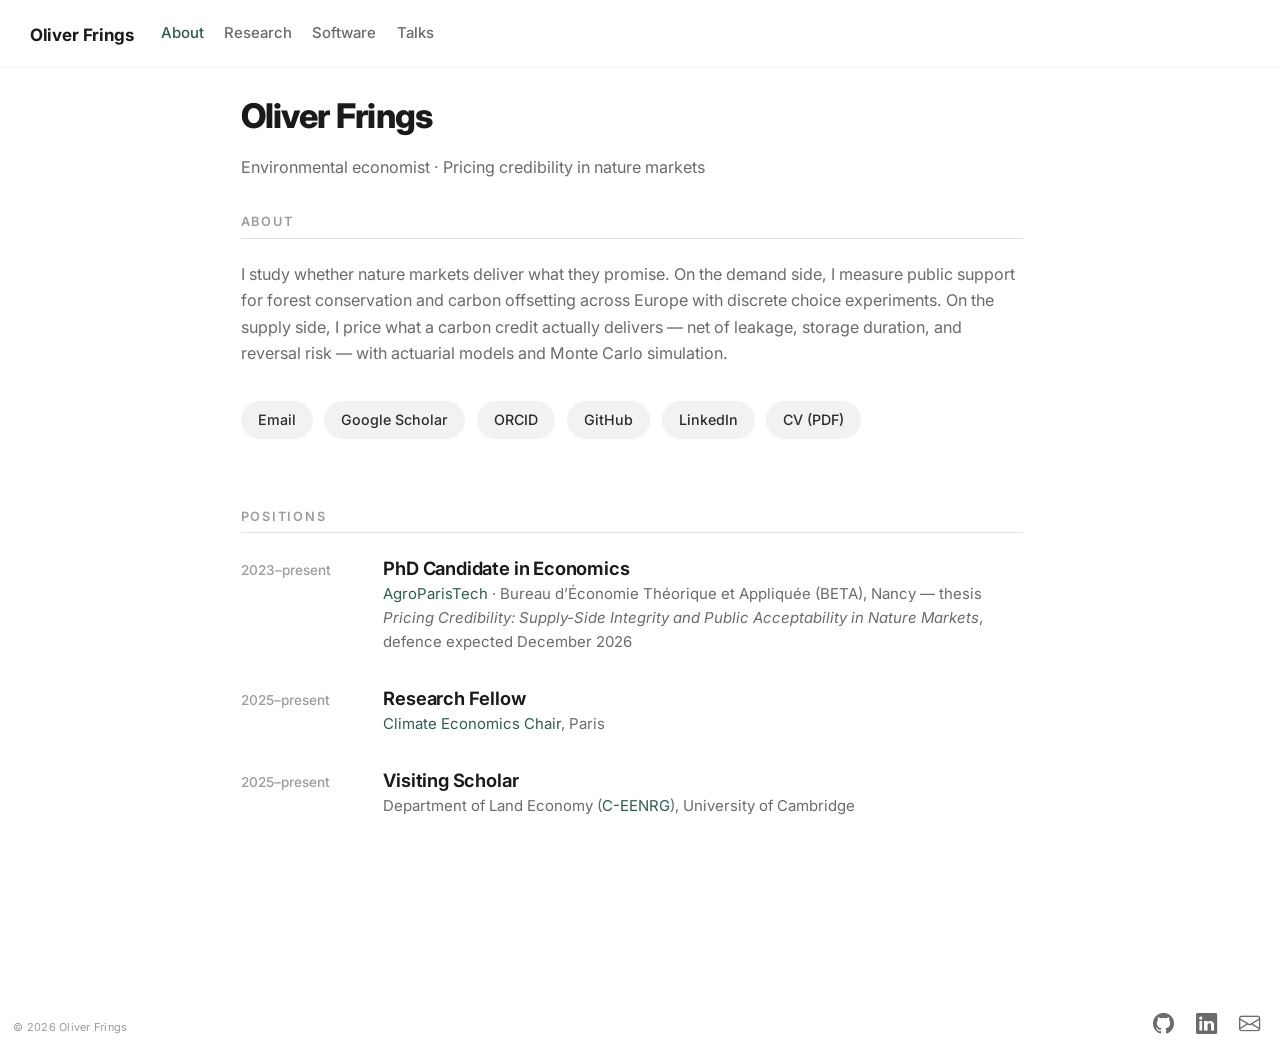
==== docs/index.html @ 565306b9 "Site sleekening: drop CV page, restructure research, refresh abstracts - Remove CV page (cv.qmd + do" ====
<!DOCTYPE html>
<html xmlns="http://www.w3.org/1999/xhtml" lang="en" xml:lang="en"><head>

<meta charset="utf-8">
<meta name="generator" content="quarto-1.9.38">

<meta name="viewport" content="width=device-width, initial-scale=1.0, user-scalable=yes">

<meta name="description" content="Oliver Frings — PhD candidate in economics at AgroParisTech and the Climate Economics Chair, Paris. Carbon market integrity and public preferences for climate and forest policy.">

<title>Oliver Frings</title>
<style>
/* Default styles provided by pandoc.
** See https://pandoc.org/MANUAL.html#variables-for-html for config info.
*/
code{white-space: pre-wrap;}
span.smallcaps{font-variant: small-caps;}
div.columns{display: flex; gap: min(4vw, 1.5em);}
div.column{flex: auto; overflow-x: auto;}
div.hanging-indent{margin-left: 1.5em; text-indent: -1.5em;}
ul.task-list{list-style: none;}
ul.task-list li input[type="checkbox"] {
  width: 0.8em;
  margin: 0 0.8em 0.2em -1em; /* quarto-specific, see https://github.com/quarto-dev/quarto-cli/issues/4556 */ 
  vertical-align: middle;
}
</style>


<script src="site_libs/quarto-nav/quarto-nav.js"></script>
<script src="site_libs/quarto-nav/headroom.min.js"></script>
<link href="./assets/favicon.svg" rel="icon" type="image/svg+xml">
<script src="site_libs/clipboard/clipboard.min.js"></script>
<script src="site_libs/quarto-html/quarto.js" type="module"></script>
<script src="site_libs/quarto-html/tabsets/tabsets.js" type="module"></script>
<script src="site_libs/quarto-html/popper.min.js"></script>
<script src="site_libs/quarto-html/tippy.umd.min.js"></script>
<script src="site_libs/quarto-html/anchor.min.js"></script>
<link href="site_libs/quarto-html/tippy.css" rel="stylesheet">
<link href="site_libs/quarto-html/quarto-syntax-highlighting-15634bcf2e68342d4ad2dfa704d543f6.css" rel="stylesheet" id="quarto-text-highlighting-styles">
<script src="site_libs/bootstrap/bootstrap.min.js"></script>
<link href="site_libs/bootstrap/bootstrap-icons.css" rel="stylesheet">
<link href="site_libs/bootstrap/bootstrap-0c1dfcf6d3d6fc055d01d5c4bc7f28ff.min.css" rel="stylesheet" append-hash="true" id="quarto-bootstrap" data-mode="light">
<script id="quarto-search-options" type="application/json">{
  "language": {
    "search-no-results-text": "No results",
    "search-matching-documents-text": "matching documents",
    "search-copy-link-title": "Copy link to search",
    "search-hide-matches-text": "Hide additional matches",
    "search-more-match-text": "more match in this document",
    "search-more-matches-text": "more matches in this document",
    "search-clear-button-title": "Clear",
    "search-text-placeholder": "",
    "search-detached-cancel-button-title": "Cancel",
    "search-submit-button-title": "Submit",
    "search-label": "Search"
  }
}</script>
<meta name="google-site-verification" content="ge5UxnFAmTENljh_lLbu57GB_MoQD5yZYR192TMtkgE">
<link rel="preconnect" href="https://fonts.googleapis.com">
<link rel="preconnect" href="https://fonts.gstatic.com" crossorigin="">
<link href="https://fonts.googleapis.com/css2?family=Inter:wght@400;500;600;700;800&amp;display=swap" rel="stylesheet">
<script type="application/ld+json">
{
  "@context": "https://schema.org",
  "@type": "Person",
  "name": "Oliver Frings",
  "url": "https://o-frings.github.io",
  "jobTitle": "PhD Candidate in Economics",
  "worksFor": [
    {"@type": "Organization", "name": "AgroParisTech"},
    {"@type": "Organization", "name": "Climate Economics Chair"}
  ],
  "affiliation": [
    {"@type": "Organization", "name": "University of Cambridge, Department of Land Economy"}
  ],
  "email": "oliver.frings@agroparistech.fr",
  "sameAs": [
    "https://orcid.org/0000-0003-2682-2304",
    "https://scholar.google.com/citations?user=DgFqKHYAAAAJ",
    "https://www.linkedin.com/in/oliver-frings-x161/",
    "https://github.com/o-frings"
  ]
}
</script>


<meta property="og:title" content="Oliver Frings">
<meta property="og:description" content="Oliver Frings — PhD candidate in economics at AgroParisTech and the Climate Economics Chair, Paris. Carbon market integrity and public preferences for climate and forest policy.">
<meta property="og:site_name" content="Oliver Frings">
<meta name="twitter:title" content="Oliver Frings">
<meta name="twitter:description" content="Oliver Frings — PhD candidate in economics at AgroParisTech and the Climate Economics Chair, Paris. Carbon market integrity and public preferences for climate and forest policy.">
<meta name="twitter:card" content="summary">
</head>

<body class="nav-fixed fullcontent quarto-light">

<div id="quarto-search-results"></div>
  <header id="quarto-header" class="headroom fixed-top">
    <nav class="navbar navbar-expand-lg " data-bs-theme="dark">
      <div class="navbar-container container-fluid">
      <div class="navbar-brand-container mx-auto">
    <a class="navbar-brand" href="./index.html">
    <span class="navbar-title">Oliver Frings</span>
    </a>
  </div>
          <button class="navbar-toggler" type="button" data-bs-toggle="collapse" data-bs-target="#navbarCollapse" aria-controls="navbarCollapse" role="menu" aria-expanded="false" aria-label="Toggle navigation" onclick="if (window.quartoToggleHeadroom) { window.quartoToggleHeadroom(); }">
  <span class="navbar-toggler-icon"></span>
</button>
          <div class="collapse navbar-collapse" id="navbarCollapse">
            <ul class="navbar-nav navbar-nav-scroll me-auto">
  <li class="nav-item">
    <a class="nav-link active" href="./index.html" aria-current="page"> 
<span class="menu-text">About</span></a>
  </li>  
  <li class="nav-item">
    <a class="nav-link" href="./research.html"> 
<span class="menu-text">Research</span></a>
  </li>  
  <li class="nav-item">
    <a class="nav-link" href="./software.html"> 
<span class="menu-text">Software</span></a>
  </li>  
  <li class="nav-item">
    <a class="nav-link" href="./talks.html"> 
<span class="menu-text">Talks</span></a>
  </li>  
</ul>
          </div> <!-- /navcollapse -->
            <div class="quarto-navbar-tools">
</div>
      </div> <!-- /container-fluid -->
    </nav>
</header>
<!-- content -->
<div id="quarto-content" class="quarto-container page-columns page-rows-contents page-layout-article page-navbar">
<!-- sidebar -->
<!-- margin-sidebar -->
    
<!-- main -->
<main class="content" id="quarto-document-content">

<header id="title-block-header" class="quarto-title-block default">
<div class="quarto-title">
<h1 class="title">Oliver Frings</h1>
</div>

<div>
  <div class="description">
    Oliver Frings — PhD candidate in economics at AgroParisTech and the Climate Economics Chair, Paris. Carbon market integrity and public preferences for climate and forest policy.
  </div>
</div>


<div class="quarto-title-meta">

    
  
    
  </div>
  


</header>


<!-- TODO: when a headshot exists, add it as assets/profile.jpg and place
     <img src="assets/profile.jpg" class="hero-photo"> floated right of the intro. -->
<p><span class="lead-line">Environmental economist · Pricing credibility in nature markets</span></p>
<section id="about" class="level2">
<h2 class="anchored" data-anchor-id="about">About</h2>
<p><span class="lead-line">I study whether nature markets deliver what they promise. On the demand side, I measure public support for forest conservation and carbon offsetting across Europe with discrete choice experiments. On the supply side, I price what a carbon credit actually delivers — net of leakage, storage duration, and reversal risk — with actuarial models and Monte Carlo simulation.</span></p>
<p><a href="mailto:oliver.frings@agroparistech.fr" class="pill">Email</a> <a href="https://scholar.google.com/citations?user=DgFqKHYAAAAJ" class="pill">Google Scholar</a> <a href="https://orcid.org/0000-0003-2682-2304" class="pill">ORCID</a> <a href="https://github.com/o-frings" class="pill">GitHub</a> <a href="https://www.linkedin.com/in/oliver-frings-x161/" class="pill">LinkedIn</a> <a href="assets/CV_Oliver_Frings.pdf" class="pill">CV (PDF)</a></p>
</section>
<section id="positions" class="level2">
<h2 class="anchored" data-anchor-id="positions">Positions</h2>
<p><span class="when">2023–present</span> <span class="what">PhD Candidate in Economics</span> <span class="meta"><a href="https://www.agroparistech.fr/">AgroParisTech</a> · Bureau d’Économie Théorique et Appliquée (BETA), Nancy — thesis <em>Pricing Credibility: Supply-Side Integrity and Public Acceptability in Nature Markets</em>, defence expected December 2026</span></p>
<p><span class="when">2025–present</span> <span class="what">Research Fellow</span> <span class="meta"><a href="https://www.chaireeconomieduclimat.org/en/">Climate Economics Chair</a>, Paris</span></p>
<p><span class="when">2025–present</span> <span class="what">Visiting Scholar</span> <span class="meta">Department of Land Economy (<a href="https://www.ceenrg.landecon.cam.ac.uk/">C-EENRG</a>), University of Cambridge</span></p>


</section>

</main> <!-- /main -->
<script id="quarto-html-after-body" type="application/javascript">
  window.document.addEventListener("DOMContentLoaded", function (event) {
    const icon = "";
    const anchorJS = new window.AnchorJS();
    anchorJS.options = {
      placement: 'right',
      icon: icon
    };
    anchorJS.add('.anchored');
    const isCodeAnnotation = (el) => {
      for (const clz of el.classList) {
        if (clz.startsWith('code-annotation-')) {                     
          return true;
        }
      }
      return false;
    }
    const onCopySuccess = function(e) {
      // button target
      const button = e.trigger;
      // don't keep focus
      button.blur();
      // flash "checked"
      button.classList.add('code-copy-button-checked');
      var currentTitle = button.getAttribute("title");
      button.setAttribute("title", "Copied!");
      let tooltip;
      if (window.bootstrap) {
        button.setAttribute("data-bs-toggle", "tooltip");
        button.setAttribute("data-bs-placement", "left");
        button.setAttribute("data-bs-title", "Copied!");
        tooltip = new bootstrap.Tooltip(button, 
          { trigger: "manual", 
            customClass: "code-copy-button-tooltip",
            offset: [0, -8]});
        tooltip.show();    
      }
      setTimeout(function() {
        if (tooltip) {
          tooltip.hide();
          button.removeAttribute("data-bs-title");
          button.removeAttribute("data-bs-toggle");
          button.removeAttribute("data-bs-placement");
        }
        button.setAttribute("title", currentTitle);
        button.classList.remove('code-copy-button-checked');
      }, 1000);
      // clear code selection
      e.clearSelection();
    }
    const getTextToCopy = function(trigger) {
      const outerScaffold = trigger.parentElement.cloneNode(true);
      const codeEl = outerScaffold.querySelector('code');
      for (const childEl of codeEl.children) {
        if (isCodeAnnotation(childEl)) {
          childEl.remove();
        }
      }
      return codeEl.innerText;
    }
    const clipboard = new window.ClipboardJS('.code-copy-button:not([data-in-quarto-modal])', {
      text: getTextToCopy
    });
    clipboard.on('success', onCopySuccess);
    if (window.document.getElementById('quarto-embedded-source-code-modal')) {
      const clipboardModal = new window.ClipboardJS('.code-copy-button[data-in-quarto-modal]', {
        text: getTextToCopy,
        container: window.document.getElementById('quarto-embedded-source-code-modal')
      });
      clipboardModal.on('success', onCopySuccess);
    }
      var localhostRegex = new RegExp(/^(?:http|https):\/\/localhost\:?[0-9]*\//);
      var mailtoRegex = new RegExp(/^mailto:/);
        var filterRegex = new RegExp("https:\/\/o-frings\.github\.io");
      var isInternal = (href) => {
          return filterRegex.test(href) || localhostRegex.test(href) || mailtoRegex.test(href);
      }
      // Inspect non-navigation links and adorn them if external
     var links = window.document.querySelectorAll('a[href]:not(.nav-link):not(.navbar-brand):not(.toc-action):not(.sidebar-link):not(.sidebar-item-toggle):not(.pagination-link):not(.no-external):not([aria-hidden]):not(.dropdown-item):not(.quarto-navigation-tool):not(.about-link)');
      for (var i=0; i<links.length; i++) {
        const link = links[i];
        if (!isInternal(link.href)) {
          // undo the damage that might have been done by quarto-nav.js in the case of
          // links that we want to consider external
          if (link.dataset.originalHref !== undefined) {
            link.href = link.dataset.originalHref;
          }
            // target, if specified
            link.setAttribute("target", "_blank");
            if (link.getAttribute("rel") === null) {
              link.setAttribute("rel", "noopener");
            }
        }
      }
    function tippyHover(el, contentFn, onTriggerFn, onUntriggerFn) {
      const config = {
        allowHTML: true,
        maxWidth: 500,
        delay: 100,
        arrow: false,
        appendTo: function(el) {
            return el.parentElement;
        },
        interactive: true,
        interactiveBorder: 10,
        theme: 'quarto',
        placement: 'bottom-start',
      };
      if (contentFn) {
        config.content = contentFn;
      }
      if (onTriggerFn) {
        config.onTrigger = onTriggerFn;
      }
      if (onUntriggerFn) {
        config.onUntrigger = onUntriggerFn;
      }
      window.tippy(el, config); 
    }
    const noterefs = window.document.querySelectorAll('a[role="doc-noteref"]');
    for (var i=0; i<noterefs.length; i++) {
      const ref = noterefs[i];
      tippyHover(ref, function() {
        // use id or data attribute instead here
        let href = ref.getAttribute('data-footnote-href') || ref.getAttribute('href');
        try { href = new URL(href).hash; } catch {}
        const id = href.replace(/^#\/?/, "");
        const note = window.document.getElementById(id);
        if (note) {
          return note.innerHTML;
        } else {
          return "";
        }
      });
    }
    const xrefs = window.document.querySelectorAll('a.quarto-xref');
    const processXRef = (id, note) => {
      // Strip column container classes
      const stripColumnClz = (el) => {
        el.classList.remove("page-full", "page-columns");
        if (el.children) {
          for (const child of el.children) {
            stripColumnClz(child);
          }
        }
      }
      stripColumnClz(note)
      if (id === null || id.startsWith('sec-')) {
        // Special case sections, only their first couple elements
        const container = document.createElement("div");
        if (note.children && note.children.length > 2) {
          container.appendChild(note.children[0].cloneNode(true));
          for (let i = 1; i < note.children.length; i++) {
            const child = note.children[i];
            if (child.tagName === "P" && child.innerText === "") {
              continue;
            } else {
              container.appendChild(child.cloneNode(true));
              break;
            }
          }
          if (window.Quarto?.typesetMath) {
            window.Quarto.typesetMath(container);
          }
          return container.innerHTML
        } else {
          if (window.Quarto?.typesetMath) {
            window.Quarto.typesetMath(note);
          }
          return note.innerHTML;
        }
      } else {
        // Remove any anchor links if they are present
        const anchorLink = note.querySelector('a.anchorjs-link');
        if (anchorLink) {
          anchorLink.remove();
        }
        if (window.Quarto?.typesetMath) {
          window.Quarto.typesetMath(note);
        }
        if (note.classList.contains("callout")) {
          return note.outerHTML;
        } else {
          return note.innerHTML;
        }
      }
    }
    for (var i=0; i<xrefs.length; i++) {
      const xref = xrefs[i];
      tippyHover(xref, undefined, function(instance) {
        instance.disable();
        let url = xref.getAttribute('href');
        let hash = undefined; 
        if (url.startsWith('#')) {
          hash = url;
        } else {
          try { hash = new URL(url).hash; } catch {}
        }
        if (hash) {
          const id = hash.replace(/^#\/?/, "");
          const note = window.document.getElementById(id);
          if (note !== null) {
            try {
              const html = processXRef(id, note.cloneNode(true));
              instance.setContent(html);
            } finally {
              instance.enable();
              instance.show();
            }
          } else {
            // See if we can fetch this
            fetch(url.split('#')[0])
            .then(res => res.text())
            .then(html => {
              const parser = new DOMParser();
              const htmlDoc = parser.parseFromString(html, "text/html");
              const note = htmlDoc.getElementById(id);
              if (note !== null) {
                const html = processXRef(id, note);
                instance.setContent(html);
              } 
            }).finally(() => {
              instance.enable();
              instance.show();
            });
          }
        } else {
          // See if we can fetch a full url (with no hash to target)
          // This is a special case and we should probably do some content thinning / targeting
          fetch(url)
          .then(res => res.text())
          .then(html => {
            const parser = new DOMParser();
            const htmlDoc = parser.parseFromString(html, "text/html");
            const note = htmlDoc.querySelector('main.content');
            if (note !== null) {
              // This should only happen for chapter cross references
              // (since there is no id in the URL)
              // remove the first header
              if (note.children.length > 0 && note.children[0].tagName === "HEADER") {
                note.children[0].remove();
              }
              const html = processXRef(null, note);
              instance.setContent(html);
            } 
          }).finally(() => {
            instance.enable();
            instance.show();
          });
        }
      }, function(instance) {
      });
    }
        let selectedAnnoteEl;
        const selectorForAnnotation = ( cell, annotation) => {
          let cellAttr = 'data-code-cell="' + cell + '"';
          let lineAttr = 'data-code-annotation="' +  annotation + '"';
          const selector = 'span[' + cellAttr + '][' + lineAttr + ']';
          return selector;
        }
        const selectCodeLines = (annoteEl) => {
          const doc = window.document;
          const targetCell = annoteEl.getAttribute("data-target-cell");
          const targetAnnotation = annoteEl.getAttribute("data-target-annotation");
          const annoteSpan = window.document.querySelector(selectorForAnnotation(targetCell, targetAnnotation));
          const lines = annoteSpan.getAttribute("data-code-lines").split(",");
          const lineIds = lines.map((line) => {
            return targetCell + "-" + line;
          })
          let top = null;
          let height = null;
          let parent = null;
          if (lineIds.length > 0) {
              //compute the position of the single el (top and bottom and make a div)
              const el = window.document.getElementById(lineIds[0]);
              top = el.offsetTop;
              height = el.offsetHeight;
              parent = el.parentElement.parentElement;
            if (lineIds.length > 1) {
              const lastEl = window.document.getElementById(lineIds[lineIds.length - 1]);
              const bottom = lastEl.offsetTop + lastEl.offsetHeight;
              height = bottom - top;
            }
            if (top !== null && height !== null && parent !== null) {
              // cook up a div (if necessary) and position it 
              let div = window.document.getElementById("code-annotation-line-highlight");
              if (div === null) {
                div = window.document.createElement("div");
                div.setAttribute("id", "code-annotation-line-highlight");
                div.style.position = 'absolute';
                parent.appendChild(div);
              }
              div.style.top = top - 2 + "px";
              div.style.height = height + 4 + "px";
              div.style.left = 0;
              let gutterDiv = window.document.getElementById("code-annotation-line-highlight-gutter");
              if (gutterDiv === null) {
                gutterDiv = window.document.createElement("div");
                gutterDiv.setAttribute("id", "code-annotation-line-highlight-gutter");
                gutterDiv.style.position = 'absolute';
                const codeCell = window.document.getElementById(targetCell);
                const gutter = codeCell.querySelector('.code-annotation-gutter');
                gutter.appendChild(gutterDiv);
              }
              gutterDiv.style.top = top - 2 + "px";
              gutterDiv.style.height = height + 4 + "px";
            }
            selectedAnnoteEl = annoteEl;
          }
        };
        const unselectCodeLines = () => {
          const elementsIds = ["code-annotation-line-highlight", "code-annotation-line-highlight-gutter"];
          elementsIds.forEach((elId) => {
            const div = window.document.getElementById(elId);
            if (div) {
              div.remove();
            }
          });
          selectedAnnoteEl = undefined;
        };
          // Handle positioning of the toggle
      window.addEventListener(
        "resize",
        throttle(() => {
          elRect = undefined;
          if (selectedAnnoteEl) {
            selectCodeLines(selectedAnnoteEl);
          }
        }, 10)
      );
      function throttle(fn, ms) {
      let throttle = false;
      let timer;
        return (...args) => {
          if(!throttle) { // first call gets through
              fn.apply(this, args);
              throttle = true;
          } else { // all the others get throttled
              if(timer) clearTimeout(timer); // cancel #2
              timer = setTimeout(() => {
                fn.apply(this, args);
                timer = throttle = false;
              }, ms);
          }
        };
      }
        // Attach click handler to the DT
        const annoteDls = window.document.querySelectorAll('dt[data-target-cell]');
        for (const annoteDlNode of annoteDls) {
          annoteDlNode.addEventListener('click', (event) => {
            const clickedEl = event.target;
            if (clickedEl !== selectedAnnoteEl) {
              unselectCodeLines();
              const activeEl = window.document.querySelector('dt[data-target-cell].code-annotation-active');
              if (activeEl) {
                activeEl.classList.remove('code-annotation-active');
              }
              selectCodeLines(clickedEl);
              clickedEl.classList.add('code-annotation-active');
            } else {
              // Unselect the line
              unselectCodeLines();
              clickedEl.classList.remove('code-annotation-active');
            }
          });
        }
    const findCites = (el) => {
      const parentEl = el.parentElement;
      if (parentEl) {
        const cites = parentEl.dataset.cites;
        if (cites) {
          return {
            el,
            cites: cites.split(' ')
          };
        } else {
          return findCites(el.parentElement)
        }
      } else {
        return undefined;
      }
    };
    var bibliorefs = window.document.querySelectorAll('a[role="doc-biblioref"]');
    for (var i=0; i<bibliorefs.length; i++) {
      const ref = bibliorefs[i];
      const citeInfo = findCites(ref);
      if (citeInfo) {
        tippyHover(citeInfo.el, function() {
          var popup = window.document.createElement('div');
          citeInfo.cites.forEach(function(cite) {
            var citeDiv = window.document.createElement('div');
            citeDiv.classList.add('hanging-indent');
            citeDiv.classList.add('csl-entry');
            var biblioDiv = window.document.getElementById('ref-' + cite);
            if (biblioDiv) {
              citeDiv.innerHTML = biblioDiv.innerHTML;
            }
            popup.appendChild(citeDiv);
          });
          return popup.innerHTML;
        });
      }
    }
  });
  </script>
</div> <!-- /content -->
<footer class="footer">
  <div class="nav-footer">
    <div class="nav-footer-left">
<p>© 2026 Oliver Frings</p>
</div>   
    <div class="nav-footer-center">
      &nbsp;
    </div>
    <div class="nav-footer-right">
      <ul class="footer-items list-unstyled">
    <li class="nav-item compact">
    <a class="nav-link" href="https://github.com/o-frings">
      <i class="bi bi-github" role="img" aria-label="GitHub">
</i> 
    </a>
  </li>  
    <li class="nav-item compact">
    <a class="nav-link" href="https://www.linkedin.com/in/oliver-frings-x161/">
      <i class="bi bi-linkedin" role="img" aria-label="LinkedIn">
</i> 
    </a>
  </li>  
    <li class="nav-item compact">
    <a class="nav-link" href="mailto:oliver.frings@agroparistech.fr">
      <i class="bi bi-envelope" role="img" aria-label="Email">
</i> 
    </a>
  </li>  
</ul>
    </div>
  </div>
</footer>
<script>
// Header tracks the scroll 1:1 (Yalla-style): slides out with
// downward scroll, slides back in step with upward scroll
(function () {
  var header = document.getElementById('quarto-header');
  if (!header) return;
  var lastY = window.scrollY, ty = 0;
  window.addEventListener('scroll', function () {
    var y = Math.max(0, window.scrollY);
    var d = y - lastY;
    lastY = y;
    var h = header.offsetHeight;
    ty = Math.min(0, Math.max(-h, ty - d));
    if (y <= 0) ty = 0;
    header.style.transform = 'translateY(' + ty + 'px)';
  }, { passive: true });
})();
</script>
<script>
// Swipe left/right on touch devices to move between pages
(function () {
  if (!('ontouchstart' in window)) return;
  var pages = ['index.html', 'research.html', 'software.html', 'talks.html'];
  var path = location.pathname.split('/').pop() || 'index.html';
  var i = pages.indexOf(path);
  if (i < 0) return;
  var x0 = null, y0 = 0, t0 = 0;
  document.addEventListener('touchstart', function (e) {
    if (e.touches.length !== 1) { x0 = null; return; }
    x0 = e.touches[0].clientX; y0 = e.touches[0].clientY; t0 = Date.now();
  }, { passive: true });
  document.addEventListener('touchend', function (e) {
    if (x0 === null) return;
    var dx = e.changedTouches[0].clientX - x0;
    var dy = e.changedTouches[0].clientY - y0;
    var dt = Date.now() - t0;
    x0 = null;
    if (dt > 600 || Math.abs(dx) < 70 || Math.abs(dy) > 50) return;
    var j = dx < 0 ? i + 1 : i - 1;
    if (j < 0 || j >= pages.length) return;
    location.href = pages[j];
  }, { passive: true });
})();
</script>




</body></html>
---- docs/site_libs/quarto-html/tippy.css ----
.tippy-box[data-animation=fade][data-state=hidden]{opacity:0}[data-tippy-root]{max-width:calc(100vw - 10px)}.tippy-box{position:relative;background-color:#333;color:#fff;border-radius:4px;font-size:14px;line-height:1.4;white-space:normal;outline:0;transition-property:transform,visibility,opacity}.tippy-box[data-placement^=top]>.tippy-arrow{bottom:0}.tippy-box[data-placement^=top]>.tippy-arrow:before{bottom:-7px;left:0;border-width:8px 8px 0;border-top-color:initial;transform-origin:center top}.tippy-box[data-placement^=bottom]>.tippy-arrow{top:0}.tippy-box[data-placement^=bottom]>.tippy-arrow:before{top:-7px;left:0;border-width:0 8px 8px;border-bottom-color:initial;transform-origin:center bottom}.tippy-box[data-placement^=left]>.tippy-arrow{right:0}.tippy-box[data-placement^=left]>.tippy-arrow:before{border-width:8px 0 8px 8px;border-left-color:initial;right:-7px;transform-origin:center left}.tippy-box[data-placement^=right]>.tippy-arrow{left:0}.tippy-box[data-placement^=right]>.tippy-arrow:before{left:-7px;border-width:8px 8px 8px 0;border-right-color:initial;transform-origin:center right}.tippy-box[data-inertia][data-state=visible]{transition-timing-function:cubic-bezier(.54,1.5,.38,1.11)}.tippy-arrow{width:16px;height:16px;color:#333}.tippy-arrow:before{content:"";position:absolute;border-color:transparent;border-style:solid}.tippy-content{position:relative;padding:5px 9px;z-index:1}
---- docs/site_libs/quarto-html/quarto-syntax-highlighting-15634bcf2e68342d4ad2dfa704d543f6.css ----
/* quarto syntax highlight colors */
:root {
  --quarto-hl-ot-color: #003B4F;
  --quarto-hl-at-color: #657422;
  --quarto-hl-ss-color: #20794D;
  --quarto-hl-an-color: #5E5E5E;
  --quarto-hl-fu-color: #4758AB;
  --quarto-hl-st-color: #20794D;
  --quarto-hl-cf-color: #003B4F;
  --quarto-hl-op-color: #5E5E5E;
  --quarto-hl-er-color: #AD0000;
  --quarto-hl-bn-color: #AD0000;
  --quarto-hl-al-color: #AD0000;
  --quarto-hl-va-color: #111111;
  --quarto-hl-bu-color: inherit;
  --quarto-hl-ex-color: inherit;
  --quarto-hl-pp-color: #AD0000;
  --quarto-hl-in-color: #5E5E5E;
  --quarto-hl-vs-color: #20794D;
  --quarto-hl-wa-color: #5E5E5E;
  --quarto-hl-do-color: #5E5E5E;
  --quarto-hl-im-color: #00769E;
  --quarto-hl-ch-color: #20794D;
  --quarto-hl-dt-color: #AD0000;
  --quarto-hl-fl-color: #AD0000;
  --quarto-hl-co-color: #5E5E5E;
  --quarto-hl-cv-color: #5E5E5E;
  --quarto-hl-cn-color: #8f5902;
  --quarto-hl-sc-color: #5E5E5E;
  --quarto-hl-dv-color: #AD0000;
  --quarto-hl-kw-color: #003B4F;
}

/* other quarto variables */
:root {
  --quarto-font-monospace: SFMono-Regular, Menlo, Monaco, Consolas, "Liberation Mono", "Courier New", monospace;
}

/* syntax highlight based on Pandoc's rules */
pre > code.sourceCode > span {
  color: #003B4F;
}

code.sourceCode > span {
  color: #003B4F;
}

div.sourceCode,
div.sourceCode pre.sourceCode {
  color: #003B4F;
}

/* Normal */
code span {
  color: #003B4F;
}

/* Alert */
code span.al {
  color: #AD0000;
  font-style: inherit;
}

/* Annotation */
code span.an {
  color: #5E5E5E;
  font-style: inherit;
}

/* Attribute */
code span.at {
  color: #657422;
  font-style: inherit;
}

/* BaseN */
code span.bn {
  color: #AD0000;
  font-style: inherit;
}

/* BuiltIn */
code span.bu {
  font-style: inherit;
}

/* ControlFlow */
code span.cf {
  color: #003B4F;
  font-weight: bold;
  font-style: inherit;
}

/* Char */
code span.ch {
  color: #20794D;
  font-style: inherit;
}

/* Constant */
code span.cn {
  color: #8f5902;
  font-style: inherit;
}

/* Comment */
code span.co {
  color: #5E5E5E;
  font-style: inherit;
}

/* CommentVar */
code span.cv {
  color: #5E5E5E;
  font-style: italic;
}

/* Documentation */
code span.do {
  color: #5E5E5E;
  font-style: italic;
}

/* DataType */
code span.dt {
  color: #AD0000;
  font-style: inherit;
}

/* DecVal */
code span.dv {
  color: #AD0000;
  font-style: inherit;
}

/* Error */
code span.er {
  color: #AD0000;
  font-style: inherit;
}

/* Extension */
code span.ex {
  font-style: inherit;
}

/* Float */
code span.fl {
  color: #AD0000;
  font-style: inherit;
}

/* Function */
code span.fu {
  color: #4758AB;
  font-style: inherit;
}

/* Import */
code span.im {
  color: #00769E;
  font-style: inherit;
}

/* Information */
code span.in {
  color: #5E5E5E;
  font-style: inherit;
}

/* Keyword */
code span.kw {
  color: #003B4F;
  font-weight: bold;
  font-style: inherit;
}

/* Operator */
code span.op {
  color: #5E5E5E;
  font-style: inherit;
}

/* Other */
code span.ot {
  color: #003B4F;
  font-style: inherit;
}

/* Preprocessor */
code span.pp {
  color: #AD0000;
  font-style: inherit;
}

/* SpecialChar */
code span.sc {
  color: #5E5E5E;
  font-style: inherit;
}

/* SpecialString */
code span.ss {
  color: #20794D;
  font-style: inherit;
}

/* String */
code span.st {
  color: #20794D;
  font-style: inherit;
}

/* Variable */
code span.va {
  color: #111111;
  font-style: inherit;
}

/* VerbatimString */
code span.vs {
  color: #20794D;
  font-style: inherit;
}

/* Warning */
code span.wa {
  color: #5E5E5E;
  font-style: italic;
}

.prevent-inlining {
  content: "</";
}

/*# sourceMappingURL=f23921c56f73e400b49028c9186a1aa0.css.map */
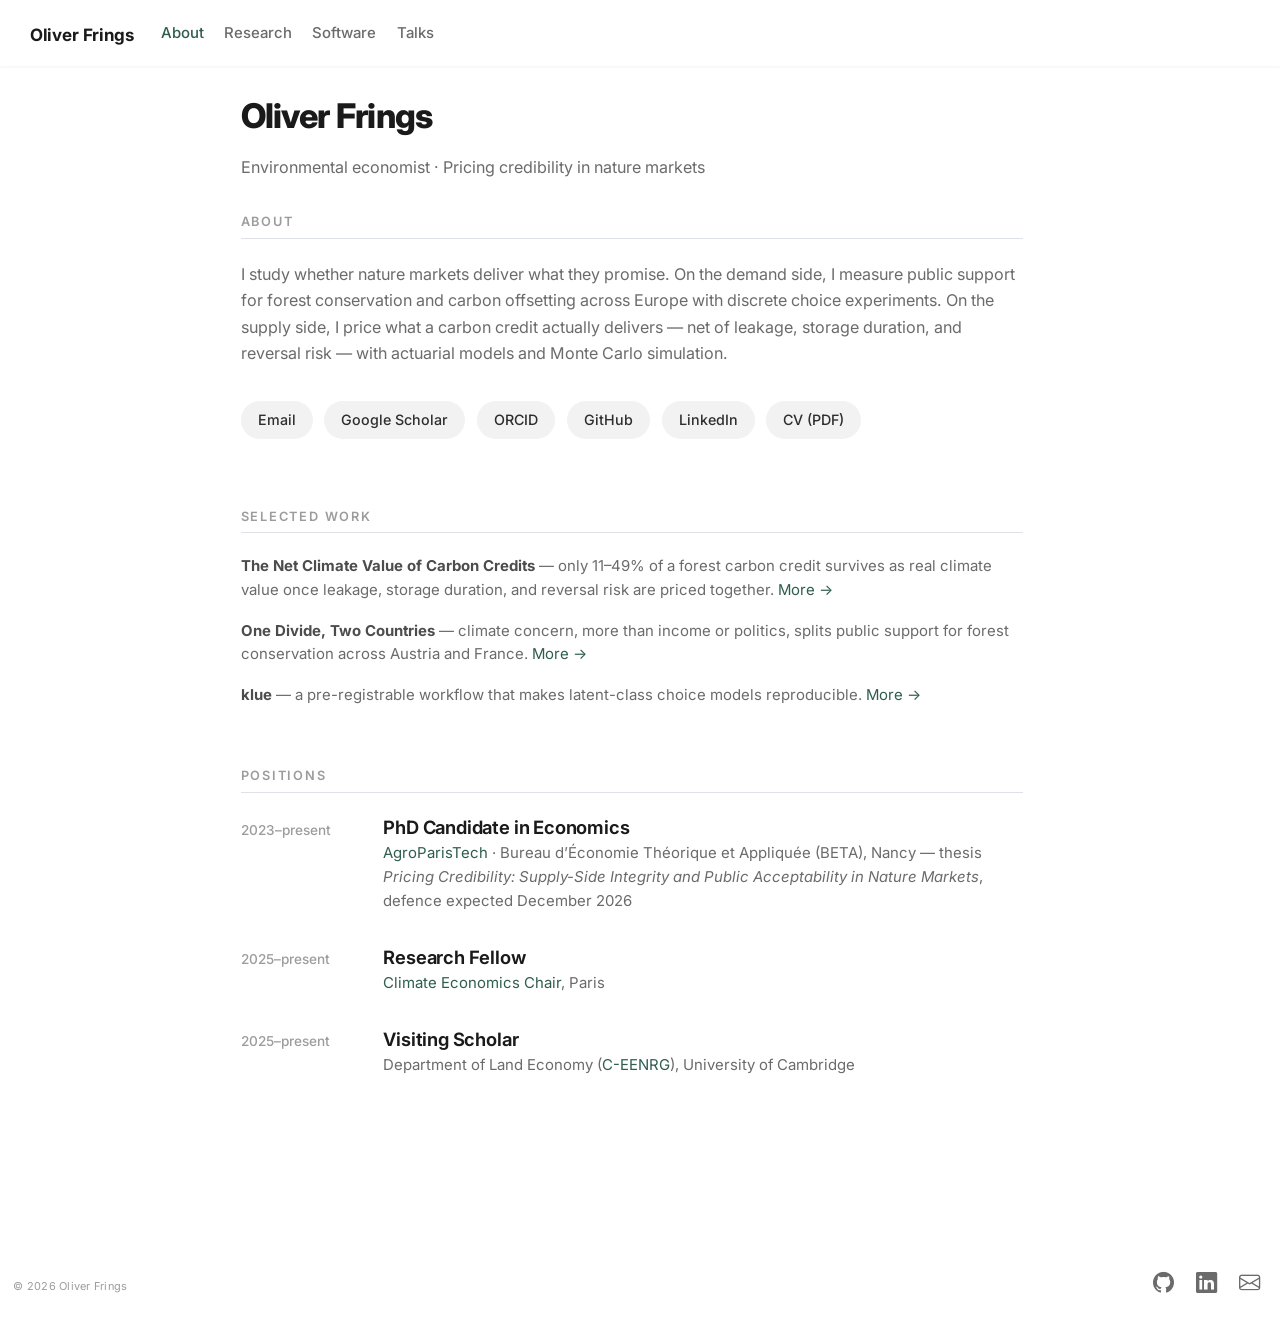
==== commit c261a861: "About: add Selected work section linking flagship papers Co-Authored-By: Claude Fable 5 <noreply@ant" ====
--- a/docs/index.html
+++ b/docs/index.html
@@ -171,6 +171,12 @@
 <h2 class="anchored" data-anchor-id="about">About</h2>
 <p><span class="lead-line">I study whether nature markets deliver what they promise. On the demand side, I measure public support for forest conservation and carbon offsetting across Europe with discrete choice experiments. On the supply side, I price what a carbon credit actually delivers — net of leakage, storage duration, and reversal risk — with actuarial models and Monte Carlo simulation.</span></p>
 <p><a href="mailto:oliver.frings@agroparistech.fr" class="pill">Email</a> <a href="https://scholar.google.com/citations?user=DgFqKHYAAAAJ" class="pill">Google Scholar</a> <a href="https://orcid.org/0000-0003-2682-2304" class="pill">ORCID</a> <a href="https://github.com/o-frings" class="pill">GitHub</a> <a href="https://www.linkedin.com/in/oliver-frings-x161/" class="pill">LinkedIn</a> <a href="assets/CV_Oliver_Frings.pdf" class="pill">CV (PDF)</a></p>
+</section>
+<section id="selected-work" class="level2">
+<h2 class="anchored" data-anchor-id="selected-work">Selected work</h2>
+<p><span class="meta"><strong>The Net Climate Value of Carbon Credits</strong> — only 11–49% of a forest carbon credit survives as real climate value once leakage, storage duration, and reversal risk are priced together. <a href="./research.html#the-net-climate-value-of-carbon-credits-pricing-leakage-time-and-reversal">More →</a></span></p>
+<p><span class="meta"><strong>One Divide, Two Countries</strong> — climate concern, more than income or politics, splits public support for forest conservation across Austria and France. <a href="./research.html#one-divide-two-countries-climate-concern-splits-support-for-forest-conservation-programmes">More →</a></span></p>
+<p><span class="meta"><strong>klue</strong> — a pre-registrable workflow that makes latent-class choice models reproducible. <a href="./research.html#a-clustering-initialised-specification-workflow-for-latent-class-choice-models">More →</a></span></p>
 </section>
 <section id="positions" class="level2">
 <h2 class="anchored" data-anchor-id="positions">Positions</h2>
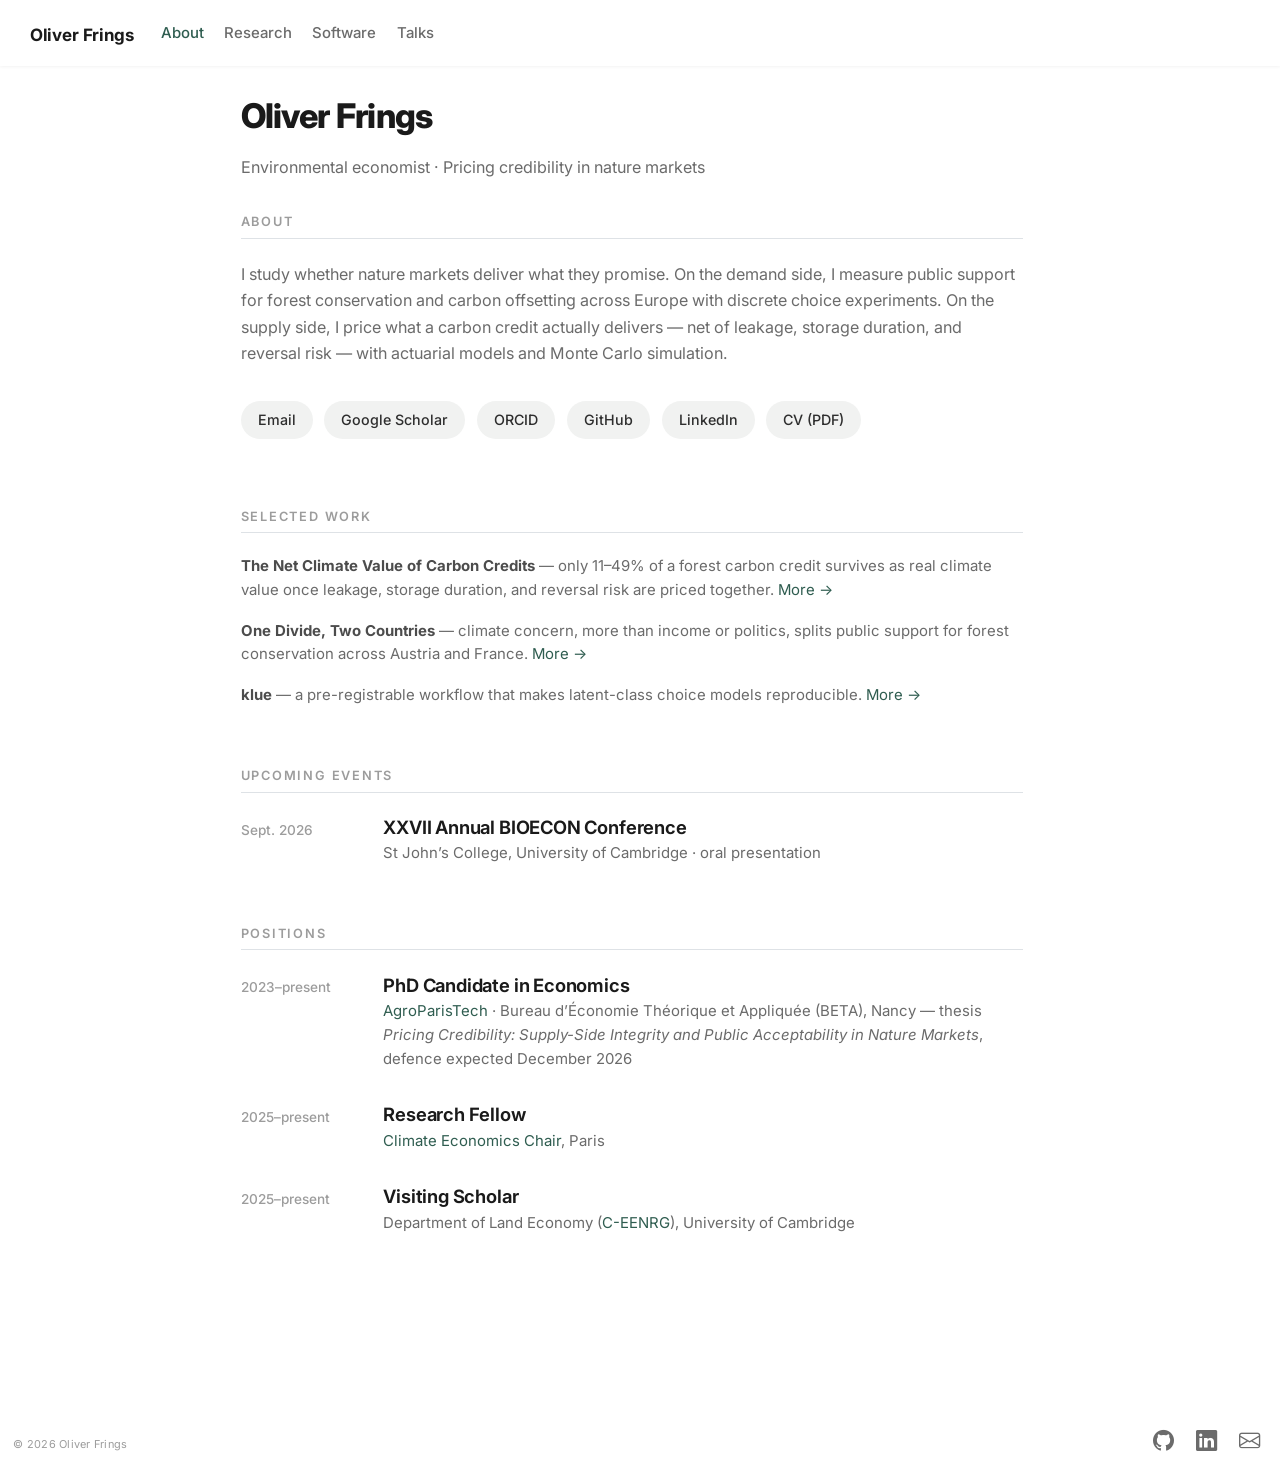
==== commit 49b0f07d: "About: add Upcoming events (BIOECON Cambridge, Sept 2026) Co-Authored-By: Claude Fable 5 <noreply@an" ====
--- a/docs/index.html
+++ b/docs/index.html
@@ -177,6 +177,10 @@
 <p><span class="meta"><strong>The Net Climate Value of Carbon Credits</strong> — only 11–49% of a forest carbon credit survives as real climate value once leakage, storage duration, and reversal risk are priced together. <a href="./research.html#the-net-climate-value-of-carbon-credits-pricing-leakage-time-and-reversal">More →</a></span></p>
 <p><span class="meta"><strong>One Divide, Two Countries</strong> — climate concern, more than income or politics, splits public support for forest conservation across Austria and France. <a href="./research.html#one-divide-two-countries-climate-concern-splits-support-for-forest-conservation-programmes">More →</a></span></p>
 <p><span class="meta"><strong>klue</strong> — a pre-registrable workflow that makes latent-class choice models reproducible. <a href="./research.html#a-clustering-initialised-specification-workflow-for-latent-class-choice-models">More →</a></span></p>
+</section>
+<section id="upcoming-events" class="level2">
+<h2 class="anchored" data-anchor-id="upcoming-events">Upcoming events</h2>
+<p><span class="when">Sept. 2026</span> <span class="what">XXVII Annual BIOECON Conference</span> <span class="meta">St John’s College, University of Cambridge · oral presentation</span></p>
 </section>
 <section id="positions" class="level2">
 <h2 class="anchored" data-anchor-id="positions">Positions</h2>
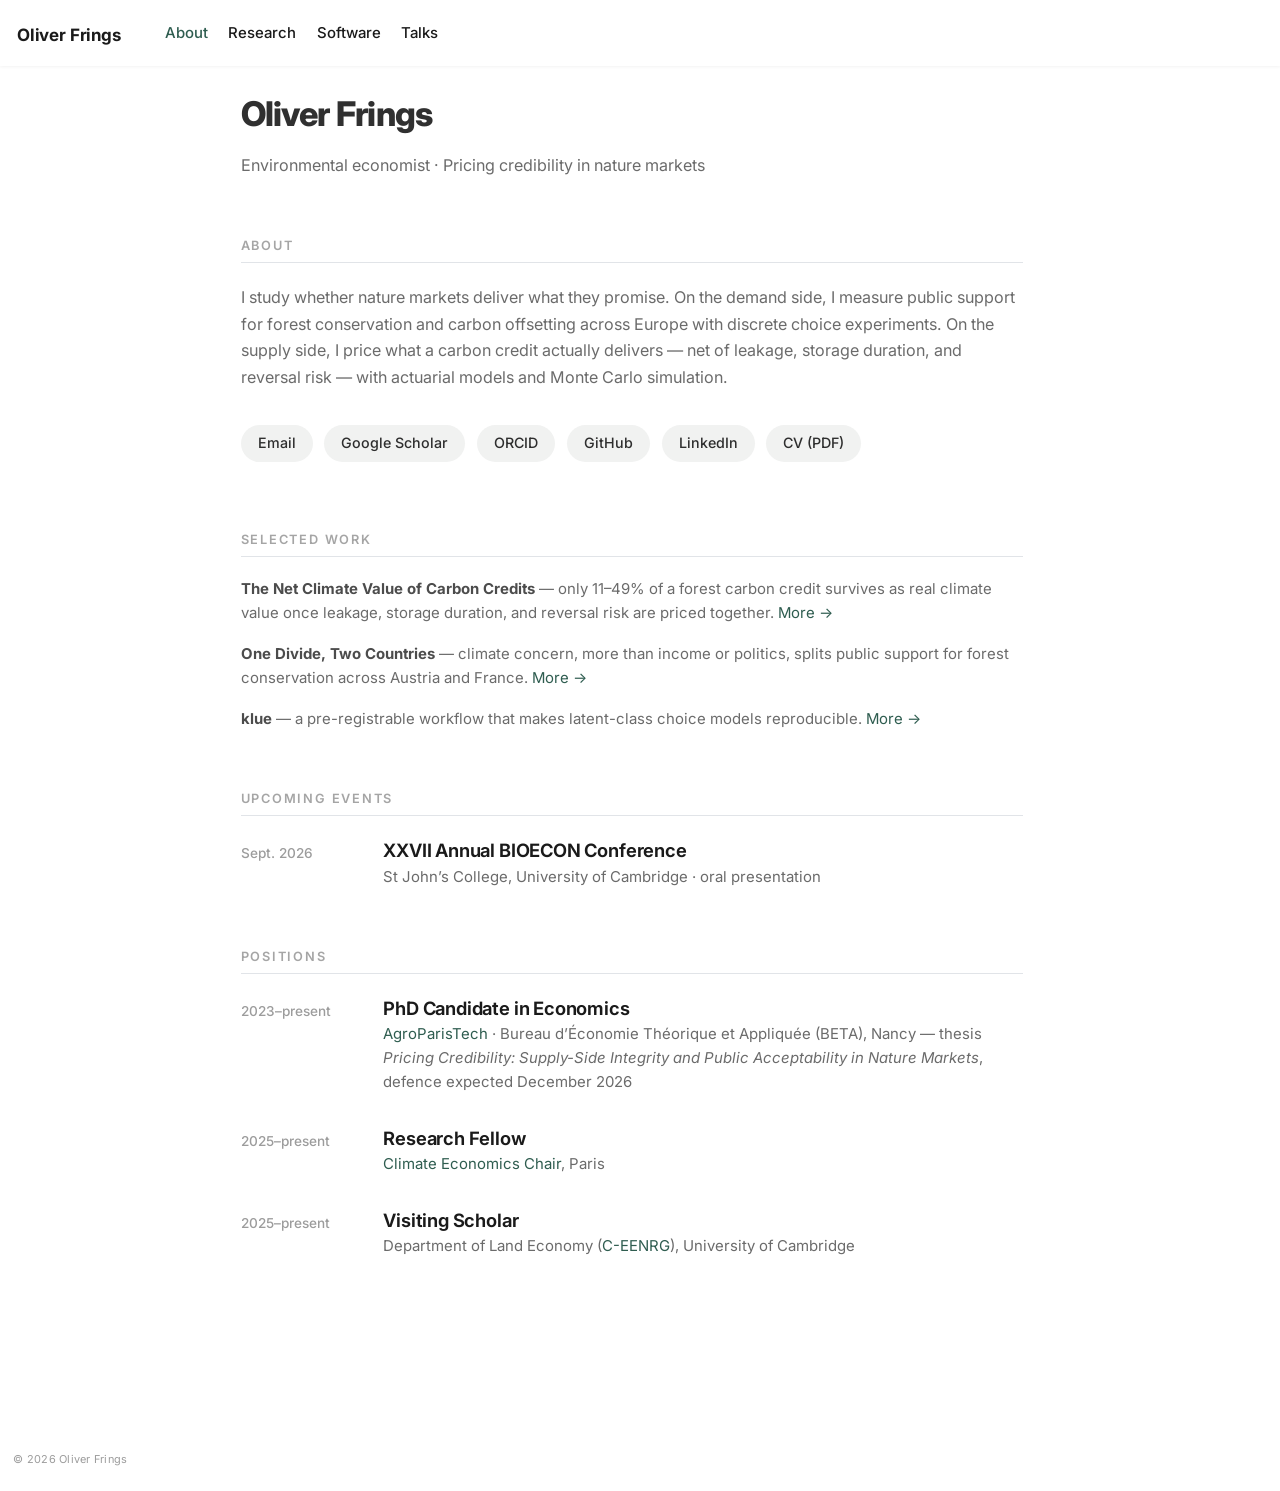
==== commit a485714c: "Rebuild site: NCV paper is a working paper, not under review Co-Authored-By: Claude Fable 5 <noreply" ====
--- a/docs/index.html
+++ b/docs/index.html
@@ -2,7 +2,7 @@
 <html xmlns="http://www.w3.org/1999/xhtml" lang="en" xml:lang="en"><head>
 
 <meta charset="utf-8">
-<meta name="generator" content="quarto-1.9.38">
+<meta name="generator" content="quarto-1.3.353">
 
 <meta name="viewport" content="width=device-width, initial-scale=1.0, user-scalable=yes">
 
@@ -10,9 +10,6 @@
 
 <title>Oliver Frings</title>
 <style>
-/* Default styles provided by pandoc.
-** See https://pandoc.org/MANUAL.html#variables-for-html for config info.
-*/
 code{white-space: pre-wrap;}
 span.smallcaps{font-variant: small-caps;}
 div.columns{display: flex; gap: min(4vw, 1.5em);}
@@ -31,16 +28,15 @@
 <script src="site_libs/quarto-nav/headroom.min.js"></script>
 <link href="./assets/favicon.svg" rel="icon" type="image/svg+xml">
 <script src="site_libs/clipboard/clipboard.min.js"></script>
-<script src="site_libs/quarto-html/quarto.js" type="module"></script>
-<script src="site_libs/quarto-html/tabsets/tabsets.js" type="module"></script>
+<script src="site_libs/quarto-html/quarto.js"></script>
 <script src="site_libs/quarto-html/popper.min.js"></script>
 <script src="site_libs/quarto-html/tippy.umd.min.js"></script>
 <script src="site_libs/quarto-html/anchor.min.js"></script>
 <link href="site_libs/quarto-html/tippy.css" rel="stylesheet">
-<link href="site_libs/quarto-html/quarto-syntax-highlighting-15634bcf2e68342d4ad2dfa704d543f6.css" rel="stylesheet" id="quarto-text-highlighting-styles">
+<link href="site_libs/quarto-html/quarto-syntax-highlighting.css" rel="stylesheet" id="quarto-text-highlighting-styles">
 <script src="site_libs/bootstrap/bootstrap.min.js"></script>
 <link href="site_libs/bootstrap/bootstrap-icons.css" rel="stylesheet">
-<link href="site_libs/bootstrap/bootstrap-0c1dfcf6d3d6fc055d01d5c4bc7f28ff.min.css" rel="stylesheet" append-hash="true" id="quarto-bootstrap" data-mode="light">
+<link href="site_libs/bootstrap/bootstrap.min.css" rel="stylesheet" id="quarto-bootstrap" data-mode="light">
 <script id="quarto-search-options" type="application/json">{
   "language": {
     "search-no-results-text": "No results",
@@ -50,10 +46,8 @@
     "search-more-match-text": "more match in this document",
     "search-more-matches-text": "more matches in this document",
     "search-clear-button-title": "Clear",
-    "search-text-placeholder": "",
     "search-detached-cancel-button-title": "Cancel",
-    "search-submit-button-title": "Submit",
-    "search-label": "Search"
+    "search-submit-button-title": "Submit"
   }
 }</script>
 <meta name="google-site-verification" content="ge5UxnFAmTENljh_lLbu57GB_MoQD5yZYR192TMtkgE">
@@ -87,48 +81,48 @@
 
 <meta property="og:title" content="Oliver Frings">
 <meta property="og:description" content="Oliver Frings — PhD candidate in economics at AgroParisTech and the Climate Economics Chair, Paris. Carbon market integrity and public preferences for climate and forest policy.">
-<meta property="og:site_name" content="Oliver Frings">
+<meta property="og:site-name" content="Oliver Frings">
 <meta name="twitter:title" content="Oliver Frings">
 <meta name="twitter:description" content="Oliver Frings — PhD candidate in economics at AgroParisTech and the Climate Economics Chair, Paris. Carbon market integrity and public preferences for climate and forest policy.">
 <meta name="twitter:card" content="summary">
 </head>
 
-<body class="nav-fixed fullcontent quarto-light">
+<body class="nav-fixed fullcontent">
 
 <div id="quarto-search-results"></div>
   <header id="quarto-header" class="headroom fixed-top">
-    <nav class="navbar navbar-expand-lg " data-bs-theme="dark">
+    <nav class="navbar navbar-expand-lg navbar-dark ">
       <div class="navbar-container container-fluid">
-      <div class="navbar-brand-container mx-auto">
+      <div class="navbar-brand-container">
     <a class="navbar-brand" href="./index.html">
     <span class="navbar-title">Oliver Frings</span>
     </a>
   </div>
-          <button class="navbar-toggler" type="button" data-bs-toggle="collapse" data-bs-target="#navbarCollapse" aria-controls="navbarCollapse" role="menu" aria-expanded="false" aria-label="Toggle navigation" onclick="if (window.quartoToggleHeadroom) { window.quartoToggleHeadroom(); }">
+          <button class="navbar-toggler" type="button" data-bs-toggle="collapse" data-bs-target="#navbarCollapse" aria-controls="navbarCollapse" aria-expanded="false" aria-label="Toggle navigation" onclick="if (window.quartoToggleHeadroom) { window.quartoToggleHeadroom(); }">
   <span class="navbar-toggler-icon"></span>
 </button>
           <div class="collapse navbar-collapse" id="navbarCollapse">
             <ul class="navbar-nav navbar-nav-scroll me-auto">
   <li class="nav-item">
-    <a class="nav-link active" href="./index.html" aria-current="page"> 
-<span class="menu-text">About</span></a>
+    <a class="nav-link active" href="./index.html" rel="" target="" aria-current="page">
+ <span class="menu-text">About</span></a>
   </li>  
   <li class="nav-item">
-    <a class="nav-link" href="./research.html"> 
-<span class="menu-text">Research</span></a>
+    <a class="nav-link" href="./research.html" rel="" target="">
+ <span class="menu-text">Research</span></a>
   </li>  
   <li class="nav-item">
-    <a class="nav-link" href="./software.html"> 
-<span class="menu-text">Software</span></a>
+    <a class="nav-link" href="./software.html" rel="" target="">
+ <span class="menu-text">Software</span></a>
   </li>  
   <li class="nav-item">
-    <a class="nav-link" href="./talks.html"> 
-<span class="menu-text">Talks</span></a>
+    <a class="nav-link" href="./talks.html" rel="" target="">
+ <span class="menu-text">Talks</span></a>
   </li>  
 </ul>
+            <div class="quarto-navbar-tools ms-auto">
+</div>
           </div> <!-- /navcollapse -->
-            <div class="quarto-navbar-tools">
-</div>
       </div> <!-- /container-fluid -->
     </nav>
 </header>
@@ -160,9 +154,7 @@
   </div>
   
 
-
 </header>
-
 
 <!-- TODO: when a headshot exists, add it as assets/profile.jpg and place
      <img src="assets/profile.jpg" class="hero-photo"> floated right of the intro. -->
@@ -180,7 +172,7 @@
 </section>
 <section id="upcoming-events" class="level2">
 <h2 class="anchored" data-anchor-id="upcoming-events">Upcoming events</h2>
-<p><span class="when">Sept. 2026</span> <span class="what">XXVII Annual BIOECON Conference</span> <span class="meta">St John’s College, University of Cambridge · oral presentation</span></p>
+<p><span class="when">Sept.&nbsp;2026</span> <span class="what">XXVII Annual BIOECON Conference</span> <span class="meta">St John’s College, University of Cambridge · oral presentation</span></p>
 </section>
 <section id="positions" class="level2">
 <h2 class="anchored" data-anchor-id="positions">Positions</h2>
@@ -193,58 +185,43 @@
 
 </main> <!-- /main -->
 <script id="quarto-html-after-body" type="application/javascript">
-  window.document.addEventListener("DOMContentLoaded", function (event) {
-    const icon = "";
-    const anchorJS = new window.AnchorJS();
-    anchorJS.options = {
-      placement: 'right',
-      icon: icon
-    };
-    anchorJS.add('.anchored');
-    const isCodeAnnotation = (el) => {
-      for (const clz of el.classList) {
-        if (clz.startsWith('code-annotation-')) {                     
-          return true;
-        }
-      }
-      return false;
-    }
-    const onCopySuccess = function(e) {
-      // button target
-      const button = e.trigger;
-      // don't keep focus
-      button.blur();
-      // flash "checked"
-      button.classList.add('code-copy-button-checked');
-      var currentTitle = button.getAttribute("title");
-      button.setAttribute("title", "Copied!");
-      let tooltip;
-      if (window.bootstrap) {
-        button.setAttribute("data-bs-toggle", "tooltip");
-        button.setAttribute("data-bs-placement", "left");
-        button.setAttribute("data-bs-title", "Copied!");
-        tooltip = new bootstrap.Tooltip(button, 
-          { trigger: "manual", 
-            customClass: "code-copy-button-tooltip",
-            offset: [0, -8]});
-        tooltip.show();    
-      }
-      setTimeout(function() {
-        if (tooltip) {
-          tooltip.hide();
-          button.removeAttribute("data-bs-title");
-          button.removeAttribute("data-bs-toggle");
-          button.removeAttribute("data-bs-placement");
-        }
-        button.setAttribute("title", currentTitle);
-        button.classList.remove('code-copy-button-checked');
-      }, 1000);
-      // clear code selection
-      e.clearSelection();
-    }
-    const getTextToCopy = function(trigger) {
-      const outerScaffold = trigger.parentElement.cloneNode(true);
-      const codeEl = outerScaffold.querySelector('code');
+window.document.addEventListener("DOMContentLoaded", function (event) {
+  const toggleBodyColorMode = (bsSheetEl) => {
+    const mode = bsSheetEl.getAttribute("data-mode");
+    const bodyEl = window.document.querySelector("body");
+    if (mode === "dark") {
+      bodyEl.classList.add("quarto-dark");
+      bodyEl.classList.remove("quarto-light");
+    } else {
+      bodyEl.classList.add("quarto-light");
+      bodyEl.classList.remove("quarto-dark");
+    }
+  }
+  const toggleBodyColorPrimary = () => {
+    const bsSheetEl = window.document.querySelector("link#quarto-bootstrap");
+    if (bsSheetEl) {
+      toggleBodyColorMode(bsSheetEl);
+    }
+  }
+  toggleBodyColorPrimary();  
+  const icon = "";
+  const anchorJS = new window.AnchorJS();
+  anchorJS.options = {
+    placement: 'right',
+    icon: icon
+  };
+  anchorJS.add('.anchored');
+  const isCodeAnnotation = (el) => {
+    for (const clz of el.classList) {
+      if (clz.startsWith('code-annotation-')) {                     
+        return true;
+      }
+    }
+    return false;
+  }
+  const clipboard = new window.ClipboardJS('.code-copy-button', {
+    text: function(trigger) {
+      const codeEl = trigger.previousElementSibling.cloneNode(true);
       for (const childEl of codeEl.children) {
         if (isCodeAnnotation(childEl)) {
           childEl.remove();
@@ -252,357 +229,212 @@
       }
       return codeEl.innerText;
     }
-    const clipboard = new window.ClipboardJS('.code-copy-button:not([data-in-quarto-modal])', {
-      text: getTextToCopy
+  });
+  clipboard.on('success', function(e) {
+    // button target
+    const button = e.trigger;
+    // don't keep focus
+    button.blur();
+    // flash "checked"
+    button.classList.add('code-copy-button-checked');
+    var currentTitle = button.getAttribute("title");
+    button.setAttribute("title", "Copied!");
+    let tooltip;
+    if (window.bootstrap) {
+      button.setAttribute("data-bs-toggle", "tooltip");
+      button.setAttribute("data-bs-placement", "left");
+      button.setAttribute("data-bs-title", "Copied!");
+      tooltip = new bootstrap.Tooltip(button, 
+        { trigger: "manual", 
+          customClass: "code-copy-button-tooltip",
+          offset: [0, -8]});
+      tooltip.show();    
+    }
+    setTimeout(function() {
+      if (tooltip) {
+        tooltip.hide();
+        button.removeAttribute("data-bs-title");
+        button.removeAttribute("data-bs-toggle");
+        button.removeAttribute("data-bs-placement");
+      }
+      button.setAttribute("title", currentTitle);
+      button.classList.remove('code-copy-button-checked');
+    }, 1000);
+    // clear code selection
+    e.clearSelection();
+  });
+  function tippyHover(el, contentFn) {
+    const config = {
+      allowHTML: true,
+      content: contentFn,
+      maxWidth: 500,
+      delay: 100,
+      arrow: false,
+      appendTo: function(el) {
+          return el.parentElement;
+      },
+      interactive: true,
+      interactiveBorder: 10,
+      theme: 'quarto',
+      placement: 'bottom-start'
+    };
+    window.tippy(el, config); 
+  }
+  const noterefs = window.document.querySelectorAll('a[role="doc-noteref"]');
+  for (var i=0; i<noterefs.length; i++) {
+    const ref = noterefs[i];
+    tippyHover(ref, function() {
+      // use id or data attribute instead here
+      let href = ref.getAttribute('data-footnote-href') || ref.getAttribute('href');
+      try { href = new URL(href).hash; } catch {}
+      const id = href.replace(/^#\/?/, "");
+      const note = window.document.getElementById(id);
+      return note.innerHTML;
     });
-    clipboard.on('success', onCopySuccess);
-    if (window.document.getElementById('quarto-embedded-source-code-modal')) {
-      const clipboardModal = new window.ClipboardJS('.code-copy-button[data-in-quarto-modal]', {
-        text: getTextToCopy,
-        container: window.document.getElementById('quarto-embedded-source-code-modal')
+  }
+      let selectedAnnoteEl;
+      const selectorForAnnotation = ( cell, annotation) => {
+        let cellAttr = 'data-code-cell="' + cell + '"';
+        let lineAttr = 'data-code-annotation="' +  annotation + '"';
+        const selector = 'span[' + cellAttr + '][' + lineAttr + ']';
+        return selector;
+      }
+      const selectCodeLines = (annoteEl) => {
+        const doc = window.document;
+        const targetCell = annoteEl.getAttribute("data-target-cell");
+        const targetAnnotation = annoteEl.getAttribute("data-target-annotation");
+        const annoteSpan = window.document.querySelector(selectorForAnnotation(targetCell, targetAnnotation));
+        const lines = annoteSpan.getAttribute("data-code-lines").split(",");
+        const lineIds = lines.map((line) => {
+          return targetCell + "-" + line;
+        })
+        let top = null;
+        let height = null;
+        let parent = null;
+        if (lineIds.length > 0) {
+            //compute the position of the single el (top and bottom and make a div)
+            const el = window.document.getElementById(lineIds[0]);
+            top = el.offsetTop;
+            height = el.offsetHeight;
+            parent = el.parentElement.parentElement;
+          if (lineIds.length > 1) {
+            const lastEl = window.document.getElementById(lineIds[lineIds.length - 1]);
+            const bottom = lastEl.offsetTop + lastEl.offsetHeight;
+            height = bottom - top;
+          }
+          if (top !== null && height !== null && parent !== null) {
+            // cook up a div (if necessary) and position it 
+            let div = window.document.getElementById("code-annotation-line-highlight");
+            if (div === null) {
+              div = window.document.createElement("div");
+              div.setAttribute("id", "code-annotation-line-highlight");
+              div.style.position = 'absolute';
+              parent.appendChild(div);
+            }
+            div.style.top = top - 2 + "px";
+            div.style.height = height + 4 + "px";
+            let gutterDiv = window.document.getElementById("code-annotation-line-highlight-gutter");
+            if (gutterDiv === null) {
+              gutterDiv = window.document.createElement("div");
+              gutterDiv.setAttribute("id", "code-annotation-line-highlight-gutter");
+              gutterDiv.style.position = 'absolute';
+              const codeCell = window.document.getElementById(targetCell);
+              const gutter = codeCell.querySelector('.code-annotation-gutter');
+              gutter.appendChild(gutterDiv);
+            }
+            gutterDiv.style.top = top - 2 + "px";
+            gutterDiv.style.height = height + 4 + "px";
+          }
+          selectedAnnoteEl = annoteEl;
+        }
+      };
+      const unselectCodeLines = () => {
+        const elementsIds = ["code-annotation-line-highlight", "code-annotation-line-highlight-gutter"];
+        elementsIds.forEach((elId) => {
+          const div = window.document.getElementById(elId);
+          if (div) {
+            div.remove();
+          }
+        });
+        selectedAnnoteEl = undefined;
+      };
+      // Attach click handler to the DT
+      const annoteDls = window.document.querySelectorAll('dt[data-target-cell]');
+      for (const annoteDlNode of annoteDls) {
+        annoteDlNode.addEventListener('click', (event) => {
+          const clickedEl = event.target;
+          if (clickedEl !== selectedAnnoteEl) {
+            unselectCodeLines();
+            const activeEl = window.document.querySelector('dt[data-target-cell].code-annotation-active');
+            if (activeEl) {
+              activeEl.classList.remove('code-annotation-active');
+            }
+            selectCodeLines(clickedEl);
+            clickedEl.classList.add('code-annotation-active');
+          } else {
+            // Unselect the line
+            unselectCodeLines();
+            clickedEl.classList.remove('code-annotation-active');
+          }
+        });
+      }
+  const findCites = (el) => {
+    const parentEl = el.parentElement;
+    if (parentEl) {
+      const cites = parentEl.dataset.cites;
+      if (cites) {
+        return {
+          el,
+          cites: cites.split(' ')
+        };
+      } else {
+        return findCites(el.parentElement)
+      }
+    } else {
+      return undefined;
+    }
+  };
+  var bibliorefs = window.document.querySelectorAll('a[role="doc-biblioref"]');
+  for (var i=0; i<bibliorefs.length; i++) {
+    const ref = bibliorefs[i];
+    const citeInfo = findCites(ref);
+    if (citeInfo) {
+      tippyHover(citeInfo.el, function() {
+        var popup = window.document.createElement('div');
+        citeInfo.cites.forEach(function(cite) {
+          var citeDiv = window.document.createElement('div');
+          citeDiv.classList.add('hanging-indent');
+          citeDiv.classList.add('csl-entry');
+          var biblioDiv = window.document.getElementById('ref-' + cite);
+          if (biblioDiv) {
+            citeDiv.innerHTML = biblioDiv.innerHTML;
+          }
+          popup.appendChild(citeDiv);
+        });
+        return popup.innerHTML;
       });
-      clipboardModal.on('success', onCopySuccess);
-    }
-      var localhostRegex = new RegExp(/^(?:http|https):\/\/localhost\:?[0-9]*\//);
-      var mailtoRegex = new RegExp(/^mailto:/);
-        var filterRegex = new RegExp("https:\/\/o-frings\.github\.io");
-      var isInternal = (href) => {
-          return filterRegex.test(href) || localhostRegex.test(href) || mailtoRegex.test(href);
-      }
-      // Inspect non-navigation links and adorn them if external
-     var links = window.document.querySelectorAll('a[href]:not(.nav-link):not(.navbar-brand):not(.toc-action):not(.sidebar-link):not(.sidebar-item-toggle):not(.pagination-link):not(.no-external):not([aria-hidden]):not(.dropdown-item):not(.quarto-navigation-tool):not(.about-link)');
-      for (var i=0; i<links.length; i++) {
-        const link = links[i];
-        if (!isInternal(link.href)) {
-          // undo the damage that might have been done by quarto-nav.js in the case of
-          // links that we want to consider external
-          if (link.dataset.originalHref !== undefined) {
-            link.href = link.dataset.originalHref;
-          }
-            // target, if specified
-            link.setAttribute("target", "_blank");
-            if (link.getAttribute("rel") === null) {
-              link.setAttribute("rel", "noopener");
-            }
-        }
-      }
-    function tippyHover(el, contentFn, onTriggerFn, onUntriggerFn) {
-      const config = {
-        allowHTML: true,
-        maxWidth: 500,
-        delay: 100,
-        arrow: false,
-        appendTo: function(el) {
-            return el.parentElement;
-        },
-        interactive: true,
-        interactiveBorder: 10,
-        theme: 'quarto',
-        placement: 'bottom-start',
-      };
-      if (contentFn) {
-        config.content = contentFn;
-      }
-      if (onTriggerFn) {
-        config.onTrigger = onTriggerFn;
-      }
-      if (onUntriggerFn) {
-        config.onUntrigger = onUntriggerFn;
-      }
-      window.tippy(el, config); 
-    }
-    const noterefs = window.document.querySelectorAll('a[role="doc-noteref"]');
-    for (var i=0; i<noterefs.length; i++) {
-      const ref = noterefs[i];
-      tippyHover(ref, function() {
-        // use id or data attribute instead here
-        let href = ref.getAttribute('data-footnote-href') || ref.getAttribute('href');
-        try { href = new URL(href).hash; } catch {}
-        const id = href.replace(/^#\/?/, "");
-        const note = window.document.getElementById(id);
-        if (note) {
-          return note.innerHTML;
-        } else {
-          return "";
-        }
-      });
-    }
-    const xrefs = window.document.querySelectorAll('a.quarto-xref');
-    const processXRef = (id, note) => {
-      // Strip column container classes
-      const stripColumnClz = (el) => {
-        el.classList.remove("page-full", "page-columns");
-        if (el.children) {
-          for (const child of el.children) {
-            stripColumnClz(child);
-          }
-        }
-      }
-      stripColumnClz(note)
-      if (id === null || id.startsWith('sec-')) {
-        // Special case sections, only their first couple elements
-        const container = document.createElement("div");
-        if (note.children && note.children.length > 2) {
-          container.appendChild(note.children[0].cloneNode(true));
-          for (let i = 1; i < note.children.length; i++) {
-            const child = note.children[i];
-            if (child.tagName === "P" && child.innerText === "") {
-              continue;
-            } else {
-              container.appendChild(child.cloneNode(true));
-              break;
-            }
-          }
-          if (window.Quarto?.typesetMath) {
-            window.Quarto.typesetMath(container);
-          }
-          return container.innerHTML
-        } else {
-          if (window.Quarto?.typesetMath) {
-            window.Quarto.typesetMath(note);
-          }
-          return note.innerHTML;
-        }
-      } else {
-        // Remove any anchor links if they are present
-        const anchorLink = note.querySelector('a.anchorjs-link');
-        if (anchorLink) {
-          anchorLink.remove();
-        }
-        if (window.Quarto?.typesetMath) {
-          window.Quarto.typesetMath(note);
-        }
-        if (note.classList.contains("callout")) {
-          return note.outerHTML;
-        } else {
-          return note.innerHTML;
-        }
-      }
-    }
-    for (var i=0; i<xrefs.length; i++) {
-      const xref = xrefs[i];
-      tippyHover(xref, undefined, function(instance) {
-        instance.disable();
-        let url = xref.getAttribute('href');
-        let hash = undefined; 
-        if (url.startsWith('#')) {
-          hash = url;
-        } else {
-          try { hash = new URL(url).hash; } catch {}
-        }
-        if (hash) {
-          const id = hash.replace(/^#\/?/, "");
-          const note = window.document.getElementById(id);
-          if (note !== null) {
-            try {
-              const html = processXRef(id, note.cloneNode(true));
-              instance.setContent(html);
-            } finally {
-              instance.enable();
-              instance.show();
-            }
-          } else {
-            // See if we can fetch this
-            fetch(url.split('#')[0])
-            .then(res => res.text())
-            .then(html => {
-              const parser = new DOMParser();
-              const htmlDoc = parser.parseFromString(html, "text/html");
-              const note = htmlDoc.getElementById(id);
-              if (note !== null) {
-                const html = processXRef(id, note);
-                instance.setContent(html);
-              } 
-            }).finally(() => {
-              instance.enable();
-              instance.show();
-            });
-          }
-        } else {
-          // See if we can fetch a full url (with no hash to target)
-          // This is a special case and we should probably do some content thinning / targeting
-          fetch(url)
-          .then(res => res.text())
-          .then(html => {
-            const parser = new DOMParser();
-            const htmlDoc = parser.parseFromString(html, "text/html");
-            const note = htmlDoc.querySelector('main.content');
-            if (note !== null) {
-              // This should only happen for chapter cross references
-              // (since there is no id in the URL)
-              // remove the first header
-              if (note.children.length > 0 && note.children[0].tagName === "HEADER") {
-                note.children[0].remove();
-              }
-              const html = processXRef(null, note);
-              instance.setContent(html);
-            } 
-          }).finally(() => {
-            instance.enable();
-            instance.show();
-          });
-        }
-      }, function(instance) {
-      });
-    }
-        let selectedAnnoteEl;
-        const selectorForAnnotation = ( cell, annotation) => {
-          let cellAttr = 'data-code-cell="' + cell + '"';
-          let lineAttr = 'data-code-annotation="' +  annotation + '"';
-          const selector = 'span[' + cellAttr + '][' + lineAttr + ']';
-          return selector;
-        }
-        const selectCodeLines = (annoteEl) => {
-          const doc = window.document;
-          const targetCell = annoteEl.getAttribute("data-target-cell");
-          const targetAnnotation = annoteEl.getAttribute("data-target-annotation");
-          const annoteSpan = window.document.querySelector(selectorForAnnotation(targetCell, targetAnnotation));
-          const lines = annoteSpan.getAttribute("data-code-lines").split(",");
-          const lineIds = lines.map((line) => {
-            return targetCell + "-" + line;
-          })
-          let top = null;
-          let height = null;
-          let parent = null;
-          if (lineIds.length > 0) {
-              //compute the position of the single el (top and bottom and make a div)
-              const el = window.document.getElementById(lineIds[0]);
-              top = el.offsetTop;
-              height = el.offsetHeight;
-              parent = el.parentElement.parentElement;
-            if (lineIds.length > 1) {
-              const lastEl = window.document.getElementById(lineIds[lineIds.length - 1]);
-              const bottom = lastEl.offsetTop + lastEl.offsetHeight;
-              height = bottom - top;
-            }
-            if (top !== null && height !== null && parent !== null) {
-              // cook up a div (if necessary) and position it 
-              let div = window.document.getElementById("code-annotation-line-highlight");
-              if (div === null) {
-                div = window.document.createElement("div");
-                div.setAttribute("id", "code-annotation-line-highlight");
-                div.style.position = 'absolute';
-                parent.appendChild(div);
-              }
-              div.style.top = top - 2 + "px";
-              div.style.height = height + 4 + "px";
-              div.style.left = 0;
-              let gutterDiv = window.document.getElementById("code-annotation-line-highlight-gutter");
-              if (gutterDiv === null) {
-                gutterDiv = window.document.createElement("div");
-                gutterDiv.setAttribute("id", "code-annotation-line-highlight-gutter");
-                gutterDiv.style.position = 'absolute';
-                const codeCell = window.document.getElementById(targetCell);
-                const gutter = codeCell.querySelector('.code-annotation-gutter');
-                gutter.appendChild(gutterDiv);
-              }
-              gutterDiv.style.top = top - 2 + "px";
-              gutterDiv.style.height = height + 4 + "px";
-            }
-            selectedAnnoteEl = annoteEl;
-          }
-        };
-        const unselectCodeLines = () => {
-          const elementsIds = ["code-annotation-line-highlight", "code-annotation-line-highlight-gutter"];
-          elementsIds.forEach((elId) => {
-            const div = window.document.getElementById(elId);
-            if (div) {
-              div.remove();
-            }
-          });
-          selectedAnnoteEl = undefined;
-        };
-          // Handle positioning of the toggle
-      window.addEventListener(
-        "resize",
-        throttle(() => {
-          elRect = undefined;
-          if (selectedAnnoteEl) {
-            selectCodeLines(selectedAnnoteEl);
-          }
-        }, 10)
-      );
-      function throttle(fn, ms) {
-      let throttle = false;
-      let timer;
-        return (...args) => {
-          if(!throttle) { // first call gets through
-              fn.apply(this, args);
-              throttle = true;
-          } else { // all the others get throttled
-              if(timer) clearTimeout(timer); // cancel #2
-              timer = setTimeout(() => {
-                fn.apply(this, args);
-                timer = throttle = false;
-              }, ms);
-          }
-        };
-      }
-        // Attach click handler to the DT
-        const annoteDls = window.document.querySelectorAll('dt[data-target-cell]');
-        for (const annoteDlNode of annoteDls) {
-          annoteDlNode.addEventListener('click', (event) => {
-            const clickedEl = event.target;
-            if (clickedEl !== selectedAnnoteEl) {
-              unselectCodeLines();
-              const activeEl = window.document.querySelector('dt[data-target-cell].code-annotation-active');
-              if (activeEl) {
-                activeEl.classList.remove('code-annotation-active');
-              }
-              selectCodeLines(clickedEl);
-              clickedEl.classList.add('code-annotation-active');
-            } else {
-              // Unselect the line
-              unselectCodeLines();
-              clickedEl.classList.remove('code-annotation-active');
-            }
-          });
-        }
-    const findCites = (el) => {
-      const parentEl = el.parentElement;
-      if (parentEl) {
-        const cites = parentEl.dataset.cites;
-        if (cites) {
-          return {
-            el,
-            cites: cites.split(' ')
-          };
-        } else {
-          return findCites(el.parentElement)
-        }
-      } else {
-        return undefined;
-      }
-    };
-    var bibliorefs = window.document.querySelectorAll('a[role="doc-biblioref"]');
-    for (var i=0; i<bibliorefs.length; i++) {
-      const ref = bibliorefs[i];
-      const citeInfo = findCites(ref);
-      if (citeInfo) {
-        tippyHover(citeInfo.el, function() {
-          var popup = window.document.createElement('div');
-          citeInfo.cites.forEach(function(cite) {
-            var citeDiv = window.document.createElement('div');
-            citeDiv.classList.add('hanging-indent');
-            citeDiv.classList.add('csl-entry');
-            var biblioDiv = window.document.getElementById('ref-' + cite);
-            if (biblioDiv) {
-              citeDiv.innerHTML = biblioDiv.innerHTML;
-            }
-            popup.appendChild(citeDiv);
-          });
-          return popup.innerHTML;
-        });
-      }
-    }
-  });
-  </script>
+    }
+  }
+    var localhostRegex = new RegExp(/^(?:http|https):\/\/localhost\:?[0-9]*\//);
+      var filterRegex = new RegExp("https:\/\/o-frings\.github\.io");
+    var isInternal = (href) => {
+        return filterRegex.test(href) || localhostRegex.test(href);
+    }
+    // Inspect non-navigation links and adorn them if external
+ 	var links = window.document.querySelectorAll('a[href]:not(.nav-link):not(.navbar-brand):not(.toc-action):not(.sidebar-link):not(.sidebar-item-toggle):not(.pagination-link):not(.no-external):not([aria-hidden]):not(.dropdown-item)');
+    for (var i=0; i<links.length; i++) {
+      const link = links[i];
+      if (!isInternal(link.href)) {
+          // target, if specified
+          link.setAttribute("target", "_blank");
+      }
+    }
+});
+</script>
 </div> <!-- /content -->
 <footer class="footer">
   <div class="nav-footer">
-    <div class="nav-footer-left">
-<p>© 2026 Oliver Frings</p>
-</div>   
+    <div class="nav-footer-left">© 2026 Oliver Frings</div>   
     <div class="nav-footer-center">
       &nbsp;
     </div>
@@ -652,7 +484,7 @@
 // Swipe left/right on touch devices to move between pages
 (function () {
   if (!('ontouchstart' in window)) return;
-  var pages = ['index.html', 'research.html', 'software.html', 'talks.html'];
+  var pages = ['index.html', 'research.html', 'software.html', 'talks.html', 'cv.html'];
   var path = location.pathname.split('/').pop() || 'index.html';
   var i = pages.indexOf(path);
   if (i < 0) return;
@@ -677,5 +509,4 @@
 
 
 
-
 </body></html>
--- a/docs/site_libs/quarto-html/quarto-syntax-highlighting.css
+++ b/docs/site_libs/quarto-html/quarto-syntax-highlighting.css
@@ -0,0 +1,203 @@
+/* quarto syntax highlight colors */
+:root {
+  --quarto-hl-ot-color: #003B4F;
+  --quarto-hl-at-color: #657422;
+  --quarto-hl-ss-color: #20794D;
+  --quarto-hl-an-color: #5E5E5E;
+  --quarto-hl-fu-color: #4758AB;
+  --quarto-hl-st-color: #20794D;
+  --quarto-hl-cf-color: #003B4F;
+  --quarto-hl-op-color: #5E5E5E;
+  --quarto-hl-er-color: #AD0000;
+  --quarto-hl-bn-color: #AD0000;
+  --quarto-hl-al-color: #AD0000;
+  --quarto-hl-va-color: #111111;
+  --quarto-hl-bu-color: inherit;
+  --quarto-hl-ex-color: inherit;
+  --quarto-hl-pp-color: #AD0000;
+  --quarto-hl-in-color: #5E5E5E;
+  --quarto-hl-vs-color: #20794D;
+  --quarto-hl-wa-color: #5E5E5E;
+  --quarto-hl-do-color: #5E5E5E;
+  --quarto-hl-im-color: #00769E;
+  --quarto-hl-ch-color: #20794D;
+  --quarto-hl-dt-color: #AD0000;
+  --quarto-hl-fl-color: #AD0000;
+  --quarto-hl-co-color: #5E5E5E;
+  --quarto-hl-cv-color: #5E5E5E;
+  --quarto-hl-cn-color: #8f5902;
+  --quarto-hl-sc-color: #5E5E5E;
+  --quarto-hl-dv-color: #AD0000;
+  --quarto-hl-kw-color: #003B4F;
+}
+
+/* other quarto variables */
+:root {
+  --quarto-font-monospace: SFMono-Regular, Menlo, Monaco, Consolas, "Liberation Mono", "Courier New", monospace;
+}
+
+pre > code.sourceCode > span {
+  color: #003B4F;
+}
+
+code span {
+  color: #003B4F;
+}
+
+code.sourceCode > span {
+  color: #003B4F;
+}
+
+div.sourceCode,
+div.sourceCode pre.sourceCode {
+  color: #003B4F;
+}
+
+code span.ot {
+  color: #003B4F;
+  font-style: inherit;
+}
+
+code span.at {
+  color: #657422;
+  font-style: inherit;
+}
+
+code span.ss {
+  color: #20794D;
+  font-style: inherit;
+}
+
+code span.an {
+  color: #5E5E5E;
+  font-style: inherit;
+}
+
+code span.fu {
+  color: #4758AB;
+  font-style: inherit;
+}
+
+code span.st {
+  color: #20794D;
+  font-style: inherit;
+}
+
+code span.cf {
+  color: #003B4F;
+  font-style: inherit;
+}
+
+code span.op {
+  color: #5E5E5E;
+  font-style: inherit;
+}
+
+code span.er {
+  color: #AD0000;
+  font-style: inherit;
+}
+
+code span.bn {
+  color: #AD0000;
+  font-style: inherit;
+}
+
+code span.al {
+  color: #AD0000;
+  font-style: inherit;
+}
+
+code span.va {
+  color: #111111;
+  font-style: inherit;
+}
+
+code span.bu {
+  font-style: inherit;
+}
+
+code span.ex {
+  font-style: inherit;
+}
+
+code span.pp {
+  color: #AD0000;
+  font-style: inherit;
+}
+
+code span.in {
+  color: #5E5E5E;
+  font-style: inherit;
+}
+
+code span.vs {
+  color: #20794D;
+  font-style: inherit;
+}
+
+code span.wa {
+  color: #5E5E5E;
+  font-style: italic;
+}
+
+code span.do {
+  color: #5E5E5E;
+  font-style: italic;
+}
+
+code span.im {
+  color: #00769E;
+  font-style: inherit;
+}
+
+code span.ch {
+  color: #20794D;
+  font-style: inherit;
+}
+
+code span.dt {
+  color: #AD0000;
+  font-style: inherit;
+}
+
+code span.fl {
+  color: #AD0000;
+  font-style: inherit;
+}
+
+code span.co {
+  color: #5E5E5E;
+  font-style: inherit;
+}
+
+code span.cv {
+  color: #5E5E5E;
+  font-style: italic;
+}
+
+code span.cn {
+  color: #8f5902;
+  font-style: inherit;
+}
+
+code span.sc {
+  color: #5E5E5E;
+  font-style: inherit;
+}
+
+code span.dv {
+  color: #AD0000;
+  font-style: inherit;
+}
+
+code span.kw {
+  color: #003B4F;
+  font-style: inherit;
+}
+
+.prevent-inlining {
+  content: "</";
+}
+
+/*# sourceMappingURL=debc5d5d77c3f9108843748ff7464032.css.map */
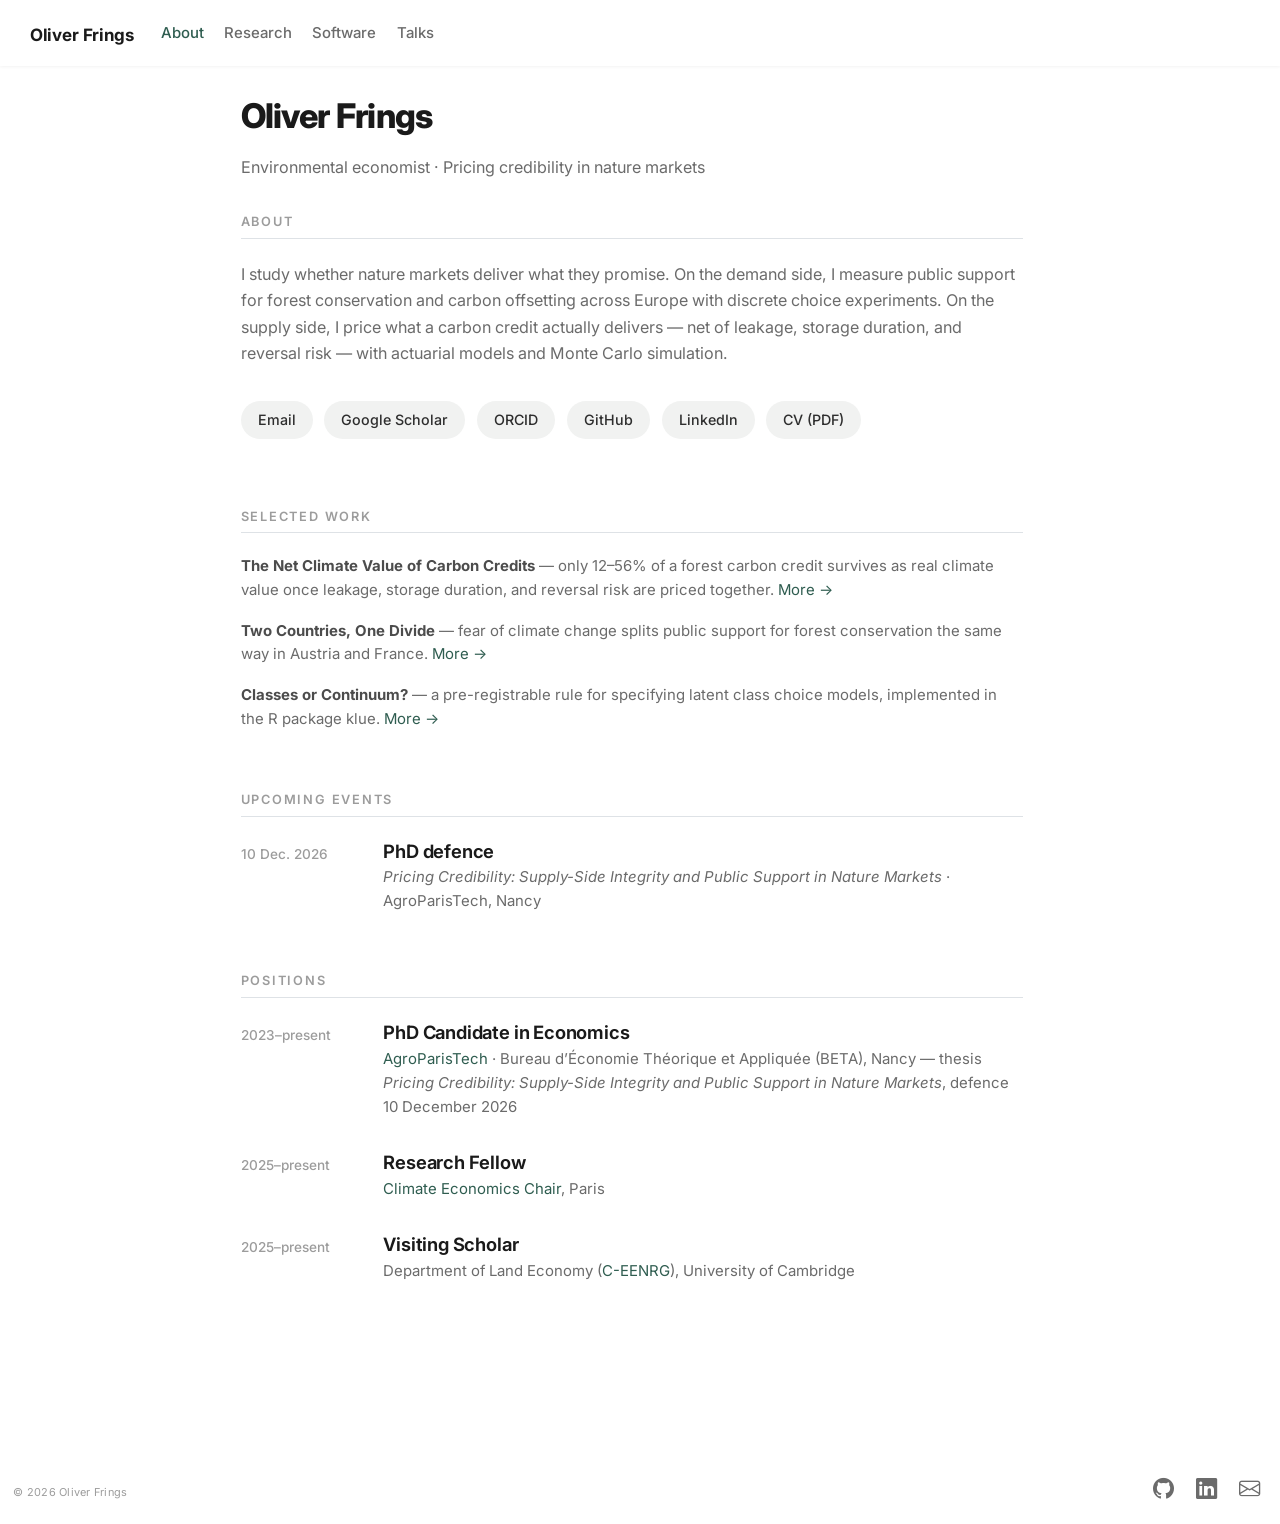
==== commit 2ece810f: "Update site to current manuscripts, thesis title and contact email - Contact email is now oliver.fri" ====
--- a/docs/index.html
+++ b/docs/index.html
@@ -2,7 +2,7 @@
 <html xmlns="http://www.w3.org/1999/xhtml" lang="en" xml:lang="en"><head>
 
 <meta charset="utf-8">
-<meta name="generator" content="quarto-1.3.353">
+<meta name="generator" content="quarto-1.9.38">
 
 <meta name="viewport" content="width=device-width, initial-scale=1.0, user-scalable=yes">
 
@@ -10,6 +10,9 @@
 
 <title>Oliver Frings</title>
 <style>
+/* Default styles provided by pandoc.
+** See https://pandoc.org/MANUAL.html#variables-for-html for config info.
+*/
 code{white-space: pre-wrap;}
 span.smallcaps{font-variant: small-caps;}
 div.columns{display: flex; gap: min(4vw, 1.5em);}
@@ -28,15 +31,16 @@
 <script src="site_libs/quarto-nav/headroom.min.js"></script>
 <link href="./assets/favicon.svg" rel="icon" type="image/svg+xml">
 <script src="site_libs/clipboard/clipboard.min.js"></script>
-<script src="site_libs/quarto-html/quarto.js"></script>
+<script src="site_libs/quarto-html/quarto.js" type="module"></script>
+<script src="site_libs/quarto-html/tabsets/tabsets.js" type="module"></script>
 <script src="site_libs/quarto-html/popper.min.js"></script>
 <script src="site_libs/quarto-html/tippy.umd.min.js"></script>
 <script src="site_libs/quarto-html/anchor.min.js"></script>
 <link href="site_libs/quarto-html/tippy.css" rel="stylesheet">
-<link href="site_libs/quarto-html/quarto-syntax-highlighting.css" rel="stylesheet" id="quarto-text-highlighting-styles">
+<link href="site_libs/quarto-html/quarto-syntax-highlighting-15634bcf2e68342d4ad2dfa704d543f6.css" rel="stylesheet" id="quarto-text-highlighting-styles">
 <script src="site_libs/bootstrap/bootstrap.min.js"></script>
 <link href="site_libs/bootstrap/bootstrap-icons.css" rel="stylesheet">
-<link href="site_libs/bootstrap/bootstrap.min.css" rel="stylesheet" id="quarto-bootstrap" data-mode="light">
+<link href="site_libs/bootstrap/bootstrap-20a87c0b8e2a83ee37de077449a1e5b2.min.css" rel="stylesheet" append-hash="true" id="quarto-bootstrap" data-mode="light">
 <script id="quarto-search-options" type="application/json">{
   "language": {
     "search-no-results-text": "No results",
@@ -46,8 +50,10 @@
     "search-more-match-text": "more match in this document",
     "search-more-matches-text": "more matches in this document",
     "search-clear-button-title": "Clear",
+    "search-text-placeholder": "",
     "search-detached-cancel-button-title": "Cancel",
-    "search-submit-button-title": "Submit"
+    "search-submit-button-title": "Submit",
+    "search-label": "Search"
   }
 }</script>
 <meta name="google-site-verification" content="ge5UxnFAmTENljh_lLbu57GB_MoQD5yZYR192TMtkgE">
@@ -68,7 +74,7 @@
   "affiliation": [
     {"@type": "Organization", "name": "University of Cambridge, Department of Land Economy"}
   ],
-  "email": "oliver.frings@agroparistech.fr",
+  "email": "oliver.frings@ik.me",
   "sameAs": [
     "https://orcid.org/0000-0003-2682-2304",
     "https://scholar.google.com/citations?user=DgFqKHYAAAAJ",
@@ -81,48 +87,48 @@
 
 <meta property="og:title" content="Oliver Frings">
 <meta property="og:description" content="Oliver Frings — PhD candidate in economics at AgroParisTech and the Climate Economics Chair, Paris. Carbon market integrity and public preferences for climate and forest policy.">
-<meta property="og:site-name" content="Oliver Frings">
+<meta property="og:site_name" content="Oliver Frings">
 <meta name="twitter:title" content="Oliver Frings">
 <meta name="twitter:description" content="Oliver Frings — PhD candidate in economics at AgroParisTech and the Climate Economics Chair, Paris. Carbon market integrity and public preferences for climate and forest policy.">
 <meta name="twitter:card" content="summary">
 </head>
 
-<body class="nav-fixed fullcontent">
+<body class="nav-fixed fullcontent quarto-light">
 
 <div id="quarto-search-results"></div>
   <header id="quarto-header" class="headroom fixed-top">
-    <nav class="navbar navbar-expand-lg navbar-dark ">
+    <nav class="navbar navbar-expand-lg " data-bs-theme="dark">
       <div class="navbar-container container-fluid">
-      <div class="navbar-brand-container">
+      <div class="navbar-brand-container mx-auto">
     <a class="navbar-brand" href="./index.html">
     <span class="navbar-title">Oliver Frings</span>
     </a>
   </div>
-          <button class="navbar-toggler" type="button" data-bs-toggle="collapse" data-bs-target="#navbarCollapse" aria-controls="navbarCollapse" aria-expanded="false" aria-label="Toggle navigation" onclick="if (window.quartoToggleHeadroom) { window.quartoToggleHeadroom(); }">
+          <button class="navbar-toggler" type="button" data-bs-toggle="collapse" data-bs-target="#navbarCollapse" aria-controls="navbarCollapse" role="menu" aria-expanded="false" aria-label="Toggle navigation" onclick="if (window.quartoToggleHeadroom) { window.quartoToggleHeadroom(); }">
   <span class="navbar-toggler-icon"></span>
 </button>
           <div class="collapse navbar-collapse" id="navbarCollapse">
             <ul class="navbar-nav navbar-nav-scroll me-auto">
   <li class="nav-item">
-    <a class="nav-link active" href="./index.html" rel="" target="" aria-current="page">
- <span class="menu-text">About</span></a>
+    <a class="nav-link active" href="./index.html" aria-current="page"> 
+<span class="menu-text">About</span></a>
   </li>  
   <li class="nav-item">
-    <a class="nav-link" href="./research.html" rel="" target="">
- <span class="menu-text">Research</span></a>
+    <a class="nav-link" href="./research.html"> 
+<span class="menu-text">Research</span></a>
   </li>  
   <li class="nav-item">
-    <a class="nav-link" href="./software.html" rel="" target="">
- <span class="menu-text">Software</span></a>
+    <a class="nav-link" href="./software.html"> 
+<span class="menu-text">Software</span></a>
   </li>  
   <li class="nav-item">
-    <a class="nav-link" href="./talks.html" rel="" target="">
- <span class="menu-text">Talks</span></a>
+    <a class="nav-link" href="./talks.html"> 
+<span class="menu-text">Talks</span></a>
   </li>  
 </ul>
-            <div class="quarto-navbar-tools ms-auto">
+          </div> <!-- /navcollapse -->
+            <div class="quarto-navbar-tools">
 </div>
-          </div> <!-- /navcollapse -->
       </div> <!-- /container-fluid -->
     </nav>
 </header>
@@ -154,7 +160,9 @@
   </div>
   
 
+
 </header>
+
 
 <!-- TODO: when a headshot exists, add it as assets/profile.jpg and place
      <img src="assets/profile.jpg" class="hero-photo"> floated right of the intro. -->
@@ -162,21 +170,21 @@
 <section id="about" class="level2">
 <h2 class="anchored" data-anchor-id="about">About</h2>
 <p><span class="lead-line">I study whether nature markets deliver what they promise. On the demand side, I measure public support for forest conservation and carbon offsetting across Europe with discrete choice experiments. On the supply side, I price what a carbon credit actually delivers — net of leakage, storage duration, and reversal risk — with actuarial models and Monte Carlo simulation.</span></p>
-<p><a href="mailto:oliver.frings@agroparistech.fr" class="pill">Email</a> <a href="https://scholar.google.com/citations?user=DgFqKHYAAAAJ" class="pill">Google Scholar</a> <a href="https://orcid.org/0000-0003-2682-2304" class="pill">ORCID</a> <a href="https://github.com/o-frings" class="pill">GitHub</a> <a href="https://www.linkedin.com/in/oliver-frings-x161/" class="pill">LinkedIn</a> <a href="assets/CV_Oliver_Frings.pdf" class="pill">CV (PDF)</a></p>
+<p><a href="mailto:oliver.frings@ik.me" class="pill">Email</a> <a href="https://scholar.google.com/citations?user=DgFqKHYAAAAJ" class="pill">Google Scholar</a> <a href="https://orcid.org/0000-0003-2682-2304" class="pill">ORCID</a> <a href="https://github.com/o-frings" class="pill">GitHub</a> <a href="https://www.linkedin.com/in/oliver-frings-x161/" class="pill">LinkedIn</a> <a href="assets/CV_Oliver_Frings.pdf" class="pill">CV (PDF)</a></p>
 </section>
 <section id="selected-work" class="level2">
 <h2 class="anchored" data-anchor-id="selected-work">Selected work</h2>
-<p><span class="meta"><strong>The Net Climate Value of Carbon Credits</strong> — only 11–49% of a forest carbon credit survives as real climate value once leakage, storage duration, and reversal risk are priced together. <a href="./research.html#the-net-climate-value-of-carbon-credits-pricing-leakage-time-and-reversal">More →</a></span></p>
-<p><span class="meta"><strong>One Divide, Two Countries</strong> — climate concern, more than income or politics, splits public support for forest conservation across Austria and France. <a href="./research.html#one-divide-two-countries-climate-concern-splits-support-for-forest-conservation-programmes">More →</a></span></p>
-<p><span class="meta"><strong>klue</strong> — a pre-registrable workflow that makes latent-class choice models reproducible. <a href="./research.html#a-clustering-initialised-specification-workflow-for-latent-class-choice-models">More →</a></span></p>
+<p><span class="meta"><strong>The Net Climate Value of Carbon Credits</strong> — only 12–56% of a forest carbon credit survives as real climate value once leakage, storage duration, and reversal risk are priced together. <a href="./research.html#net-climate-value">More →</a></span></p>
+<p><span class="meta"><strong>Two Countries, One Divide</strong> — fear of climate change splits public support for forest conservation the same way in Austria and France. <a href="./research.html#two-countries-one-divide">More →</a></span></p>
+<p><span class="meta"><strong>Classes or Continuum?</strong> — a pre-registrable rule for specifying latent class choice models, implemented in the R package klue. <a href="./research.html#classes-or-continuum">More →</a></span></p>
 </section>
 <section id="upcoming-events" class="level2">
 <h2 class="anchored" data-anchor-id="upcoming-events">Upcoming events</h2>
-<p><span class="when">Sept.&nbsp;2026</span> <span class="what">XXVII Annual BIOECON Conference</span> <span class="meta">St John’s College, University of Cambridge · oral presentation</span></p>
+<p><span class="when">10 Dec.&nbsp;2026</span> <span class="what">PhD defence</span> <span class="meta"><em>Pricing Credibility: Supply-Side Integrity and Public Support in Nature Markets</em> · AgroParisTech, Nancy</span></p>
 </section>
 <section id="positions" class="level2">
 <h2 class="anchored" data-anchor-id="positions">Positions</h2>
-<p><span class="when">2023–present</span> <span class="what">PhD Candidate in Economics</span> <span class="meta"><a href="https://www.agroparistech.fr/">AgroParisTech</a> · Bureau d’Économie Théorique et Appliquée (BETA), Nancy — thesis <em>Pricing Credibility: Supply-Side Integrity and Public Acceptability in Nature Markets</em>, defence expected December 2026</span></p>
+<p><span class="when">2023–present</span> <span class="what">PhD Candidate in Economics</span> <span class="meta"><a href="https://www.agroparistech.fr/">AgroParisTech</a> · Bureau d’Économie Théorique et Appliquée (BETA), Nancy — thesis <em>Pricing Credibility: Supply-Side Integrity and Public Support in Nature Markets</em>, defence 10 December 2026</span></p>
 <p><span class="when">2025–present</span> <span class="what">Research Fellow</span> <span class="meta"><a href="https://www.chaireeconomieduclimat.org/en/">Climate Economics Chair</a>, Paris</span></p>
 <p><span class="when">2025–present</span> <span class="what">Visiting Scholar</span> <span class="meta">Department of Land Economy (<a href="https://www.ceenrg.landecon.cam.ac.uk/">C-EENRG</a>), University of Cambridge</span></p>
 
@@ -185,43 +193,58 @@
 
 </main> <!-- /main -->
 <script id="quarto-html-after-body" type="application/javascript">
-window.document.addEventListener("DOMContentLoaded", function (event) {
-  const toggleBodyColorMode = (bsSheetEl) => {
-    const mode = bsSheetEl.getAttribute("data-mode");
-    const bodyEl = window.document.querySelector("body");
-    if (mode === "dark") {
-      bodyEl.classList.add("quarto-dark");
-      bodyEl.classList.remove("quarto-light");
-    } else {
-      bodyEl.classList.add("quarto-light");
-      bodyEl.classList.remove("quarto-dark");
-    }
-  }
-  const toggleBodyColorPrimary = () => {
-    const bsSheetEl = window.document.querySelector("link#quarto-bootstrap");
-    if (bsSheetEl) {
-      toggleBodyColorMode(bsSheetEl);
-    }
-  }
-  toggleBodyColorPrimary();  
-  const icon = "";
-  const anchorJS = new window.AnchorJS();
-  anchorJS.options = {
-    placement: 'right',
-    icon: icon
-  };
-  anchorJS.add('.anchored');
-  const isCodeAnnotation = (el) => {
-    for (const clz of el.classList) {
-      if (clz.startsWith('code-annotation-')) {                     
-        return true;
-      }
-    }
-    return false;
-  }
-  const clipboard = new window.ClipboardJS('.code-copy-button', {
-    text: function(trigger) {
-      const codeEl = trigger.previousElementSibling.cloneNode(true);
+  window.document.addEventListener("DOMContentLoaded", function (event) {
+    const icon = "";
+    const anchorJS = new window.AnchorJS();
+    anchorJS.options = {
+      placement: 'right',
+      icon: icon
+    };
+    anchorJS.add('.anchored');
+    const isCodeAnnotation = (el) => {
+      for (const clz of el.classList) {
+        if (clz.startsWith('code-annotation-')) {                     
+          return true;
+        }
+      }
+      return false;
+    }
+    const onCopySuccess = function(e) {
+      // button target
+      const button = e.trigger;
+      // don't keep focus
+      button.blur();
+      // flash "checked"
+      button.classList.add('code-copy-button-checked');
+      var currentTitle = button.getAttribute("title");
+      button.setAttribute("title", "Copied!");
+      let tooltip;
+      if (window.bootstrap) {
+        button.setAttribute("data-bs-toggle", "tooltip");
+        button.setAttribute("data-bs-placement", "left");
+        button.setAttribute("data-bs-title", "Copied!");
+        tooltip = new bootstrap.Tooltip(button, 
+          { trigger: "manual", 
+            customClass: "code-copy-button-tooltip",
+            offset: [0, -8]});
+        tooltip.show();    
+      }
+      setTimeout(function() {
+        if (tooltip) {
+          tooltip.hide();
+          button.removeAttribute("data-bs-title");
+          button.removeAttribute("data-bs-toggle");
+          button.removeAttribute("data-bs-placement");
+        }
+        button.setAttribute("title", currentTitle);
+        button.classList.remove('code-copy-button-checked');
+      }, 1000);
+      // clear code selection
+      e.clearSelection();
+    }
+    const getTextToCopy = function(trigger) {
+      const outerScaffold = trigger.parentElement.cloneNode(true);
+      const codeEl = outerScaffold.querySelector('code');
       for (const childEl of codeEl.children) {
         if (isCodeAnnotation(childEl)) {
           childEl.remove();
@@ -229,212 +252,357 @@
       }
       return codeEl.innerText;
     }
+    const clipboard = new window.ClipboardJS('.code-copy-button:not([data-in-quarto-modal])', {
+      text: getTextToCopy
+    });
+    clipboard.on('success', onCopySuccess);
+    if (window.document.getElementById('quarto-embedded-source-code-modal')) {
+      const clipboardModal = new window.ClipboardJS('.code-copy-button[data-in-quarto-modal]', {
+        text: getTextToCopy,
+        container: window.document.getElementById('quarto-embedded-source-code-modal')
+      });
+      clipboardModal.on('success', onCopySuccess);
+    }
+      var localhostRegex = new RegExp(/^(?:http|https):\/\/localhost\:?[0-9]*\//);
+      var mailtoRegex = new RegExp(/^mailto:/);
+        var filterRegex = new RegExp("https:\/\/o-frings\.github\.io");
+      var isInternal = (href) => {
+          return filterRegex.test(href) || localhostRegex.test(href) || mailtoRegex.test(href);
+      }
+      // Inspect non-navigation links and adorn them if external
+     var links = window.document.querySelectorAll('a[href]:not(.nav-link):not(.navbar-brand):not(.toc-action):not(.sidebar-link):not(.sidebar-item-toggle):not(.pagination-link):not(.no-external):not([aria-hidden]):not(.dropdown-item):not(.quarto-navigation-tool):not(.about-link)');
+      for (var i=0; i<links.length; i++) {
+        const link = links[i];
+        if (!isInternal(link.href)) {
+          // undo the damage that might have been done by quarto-nav.js in the case of
+          // links that we want to consider external
+          if (link.dataset.originalHref !== undefined) {
+            link.href = link.dataset.originalHref;
+          }
+            // target, if specified
+            link.setAttribute("target", "_blank");
+            if (link.getAttribute("rel") === null) {
+              link.setAttribute("rel", "noopener");
+            }
+        }
+      }
+    function tippyHover(el, contentFn, onTriggerFn, onUntriggerFn) {
+      const config = {
+        allowHTML: true,
+        maxWidth: 500,
+        delay: 100,
+        arrow: false,
+        appendTo: function(el) {
+            return el.parentElement;
+        },
+        interactive: true,
+        interactiveBorder: 10,
+        theme: 'quarto',
+        placement: 'bottom-start',
+      };
+      if (contentFn) {
+        config.content = contentFn;
+      }
+      if (onTriggerFn) {
+        config.onTrigger = onTriggerFn;
+      }
+      if (onUntriggerFn) {
+        config.onUntrigger = onUntriggerFn;
+      }
+      window.tippy(el, config); 
+    }
+    const noterefs = window.document.querySelectorAll('a[role="doc-noteref"]');
+    for (var i=0; i<noterefs.length; i++) {
+      const ref = noterefs[i];
+      tippyHover(ref, function() {
+        // use id or data attribute instead here
+        let href = ref.getAttribute('data-footnote-href') || ref.getAttribute('href');
+        try { href = new URL(href).hash; } catch {}
+        const id = href.replace(/^#\/?/, "");
+        const note = window.document.getElementById(id);
+        if (note) {
+          return note.innerHTML;
+        } else {
+          return "";
+        }
+      });
+    }
+    const xrefs = window.document.querySelectorAll('a.quarto-xref');
+    const processXRef = (id, note) => {
+      // Strip column container classes
+      const stripColumnClz = (el) => {
+        el.classList.remove("page-full", "page-columns");
+        if (el.children) {
+          for (const child of el.children) {
+            stripColumnClz(child);
+          }
+        }
+      }
+      stripColumnClz(note)
+      if (id === null || id.startsWith('sec-')) {
+        // Special case sections, only their first couple elements
+        const container = document.createElement("div");
+        if (note.children && note.children.length > 2) {
+          container.appendChild(note.children[0].cloneNode(true));
+          for (let i = 1; i < note.children.length; i++) {
+            const child = note.children[i];
+            if (child.tagName === "P" && child.innerText === "") {
+              continue;
+            } else {
+              container.appendChild(child.cloneNode(true));
+              break;
+            }
+          }
+          if (window.Quarto?.typesetMath) {
+            window.Quarto.typesetMath(container);
+          }
+          return container.innerHTML
+        } else {
+          if (window.Quarto?.typesetMath) {
+            window.Quarto.typesetMath(note);
+          }
+          return note.innerHTML;
+        }
+      } else {
+        // Remove any anchor links if they are present
+        const anchorLink = note.querySelector('a.anchorjs-link');
+        if (anchorLink) {
+          anchorLink.remove();
+        }
+        if (window.Quarto?.typesetMath) {
+          window.Quarto.typesetMath(note);
+        }
+        if (note.classList.contains("callout")) {
+          return note.outerHTML;
+        } else {
+          return note.innerHTML;
+        }
+      }
+    }
+    for (var i=0; i<xrefs.length; i++) {
+      const xref = xrefs[i];
+      tippyHover(xref, undefined, function(instance) {
+        instance.disable();
+        let url = xref.getAttribute('href');
+        let hash = undefined; 
+        if (url.startsWith('#')) {
+          hash = url;
+        } else {
+          try { hash = new URL(url).hash; } catch {}
+        }
+        if (hash) {
+          const id = hash.replace(/^#\/?/, "");
+          const note = window.document.getElementById(id);
+          if (note !== null) {
+            try {
+              const html = processXRef(id, note.cloneNode(true));
+              instance.setContent(html);
+            } finally {
+              instance.enable();
+              instance.show();
+            }
+          } else {
+            // See if we can fetch this
+            fetch(url.split('#')[0])
+            .then(res => res.text())
+            .then(html => {
+              const parser = new DOMParser();
+              const htmlDoc = parser.parseFromString(html, "text/html");
+              const note = htmlDoc.getElementById(id);
+              if (note !== null) {
+                const html = processXRef(id, note);
+                instance.setContent(html);
+              } 
+            }).finally(() => {
+              instance.enable();
+              instance.show();
+            });
+          }
+        } else {
+          // See if we can fetch a full url (with no hash to target)
+          // This is a special case and we should probably do some content thinning / targeting
+          fetch(url)
+          .then(res => res.text())
+          .then(html => {
+            const parser = new DOMParser();
+            const htmlDoc = parser.parseFromString(html, "text/html");
+            const note = htmlDoc.querySelector('main.content');
+            if (note !== null) {
+              // This should only happen for chapter cross references
+              // (since there is no id in the URL)
+              // remove the first header
+              if (note.children.length > 0 && note.children[0].tagName === "HEADER") {
+                note.children[0].remove();
+              }
+              const html = processXRef(null, note);
+              instance.setContent(html);
+            } 
+          }).finally(() => {
+            instance.enable();
+            instance.show();
+          });
+        }
+      }, function(instance) {
+      });
+    }
+        let selectedAnnoteEl;
+        const selectorForAnnotation = ( cell, annotation) => {
+          let cellAttr = 'data-code-cell="' + cell + '"';
+          let lineAttr = 'data-code-annotation="' +  annotation + '"';
+          const selector = 'span[' + cellAttr + '][' + lineAttr + ']';
+          return selector;
+        }
+        const selectCodeLines = (annoteEl) => {
+          const doc = window.document;
+          const targetCell = annoteEl.getAttribute("data-target-cell");
+          const targetAnnotation = annoteEl.getAttribute("data-target-annotation");
+          const annoteSpan = window.document.querySelector(selectorForAnnotation(targetCell, targetAnnotation));
+          const lines = annoteSpan.getAttribute("data-code-lines").split(",");
+          const lineIds = lines.map((line) => {
+            return targetCell + "-" + line;
+          })
+          let top = null;
+          let height = null;
+          let parent = null;
+          if (lineIds.length > 0) {
+              //compute the position of the single el (top and bottom and make a div)
+              const el = window.document.getElementById(lineIds[0]);
+              top = el.offsetTop;
+              height = el.offsetHeight;
+              parent = el.parentElement.parentElement;
+            if (lineIds.length > 1) {
+              const lastEl = window.document.getElementById(lineIds[lineIds.length - 1]);
+              const bottom = lastEl.offsetTop + lastEl.offsetHeight;
+              height = bottom - top;
+            }
+            if (top !== null && height !== null && parent !== null) {
+              // cook up a div (if necessary) and position it 
+              let div = window.document.getElementById("code-annotation-line-highlight");
+              if (div === null) {
+                div = window.document.createElement("div");
+                div.setAttribute("id", "code-annotation-line-highlight");
+                div.style.position = 'absolute';
+                parent.appendChild(div);
+              }
+              div.style.top = top - 2 + "px";
+              div.style.height = height + 4 + "px";
+              div.style.left = 0;
+              let gutterDiv = window.document.getElementById("code-annotation-line-highlight-gutter");
+              if (gutterDiv === null) {
+                gutterDiv = window.document.createElement("div");
+                gutterDiv.setAttribute("id", "code-annotation-line-highlight-gutter");
+                gutterDiv.style.position = 'absolute';
+                const codeCell = window.document.getElementById(targetCell);
+                const gutter = codeCell.querySelector('.code-annotation-gutter');
+                gutter.appendChild(gutterDiv);
+              }
+              gutterDiv.style.top = top - 2 + "px";
+              gutterDiv.style.height = height + 4 + "px";
+            }
+            selectedAnnoteEl = annoteEl;
+          }
+        };
+        const unselectCodeLines = () => {
+          const elementsIds = ["code-annotation-line-highlight", "code-annotation-line-highlight-gutter"];
+          elementsIds.forEach((elId) => {
+            const div = window.document.getElementById(elId);
+            if (div) {
+              div.remove();
+            }
+          });
+          selectedAnnoteEl = undefined;
+        };
+          // Handle positioning of the toggle
+      window.addEventListener(
+        "resize",
+        throttle(() => {
+          elRect = undefined;
+          if (selectedAnnoteEl) {
+            selectCodeLines(selectedAnnoteEl);
+          }
+        }, 10)
+      );
+      function throttle(fn, ms) {
+      let throttle = false;
+      let timer;
+        return (...args) => {
+          if(!throttle) { // first call gets through
+              fn.apply(this, args);
+              throttle = true;
+          } else { // all the others get throttled
+              if(timer) clearTimeout(timer); // cancel #2
+              timer = setTimeout(() => {
+                fn.apply(this, args);
+                timer = throttle = false;
+              }, ms);
+          }
+        };
+      }
+        // Attach click handler to the DT
+        const annoteDls = window.document.querySelectorAll('dt[data-target-cell]');
+        for (const annoteDlNode of annoteDls) {
+          annoteDlNode.addEventListener('click', (event) => {
+            const clickedEl = event.target;
+            if (clickedEl !== selectedAnnoteEl) {
+              unselectCodeLines();
+              const activeEl = window.document.querySelector('dt[data-target-cell].code-annotation-active');
+              if (activeEl) {
+                activeEl.classList.remove('code-annotation-active');
+              }
+              selectCodeLines(clickedEl);
+              clickedEl.classList.add('code-annotation-active');
+            } else {
+              // Unselect the line
+              unselectCodeLines();
+              clickedEl.classList.remove('code-annotation-active');
+            }
+          });
+        }
+    const findCites = (el) => {
+      const parentEl = el.parentElement;
+      if (parentEl) {
+        const cites = parentEl.dataset.cites;
+        if (cites) {
+          return {
+            el,
+            cites: cites.split(' ')
+          };
+        } else {
+          return findCites(el.parentElement)
+        }
+      } else {
+        return undefined;
+      }
+    };
+    var bibliorefs = window.document.querySelectorAll('a[role="doc-biblioref"]');
+    for (var i=0; i<bibliorefs.length; i++) {
+      const ref = bibliorefs[i];
+      const citeInfo = findCites(ref);
+      if (citeInfo) {
+        tippyHover(citeInfo.el, function() {
+          var popup = window.document.createElement('div');
+          citeInfo.cites.forEach(function(cite) {
+            var citeDiv = window.document.createElement('div');
+            citeDiv.classList.add('hanging-indent');
+            citeDiv.classList.add('csl-entry');
+            var biblioDiv = window.document.getElementById('ref-' + cite);
+            if (biblioDiv) {
+              citeDiv.innerHTML = biblioDiv.innerHTML;
+            }
+            popup.appendChild(citeDiv);
+          });
+          return popup.innerHTML;
+        });
+      }
+    }
   });
-  clipboard.on('success', function(e) {
-    // button target
-    const button = e.trigger;
-    // don't keep focus
-    button.blur();
-    // flash "checked"
-    button.classList.add('code-copy-button-checked');
-    var currentTitle = button.getAttribute("title");
-    button.setAttribute("title", "Copied!");
-    let tooltip;
-    if (window.bootstrap) {
-      button.setAttribute("data-bs-toggle", "tooltip");
-      button.setAttribute("data-bs-placement", "left");
-      button.setAttribute("data-bs-title", "Copied!");
-      tooltip = new bootstrap.Tooltip(button, 
-        { trigger: "manual", 
-          customClass: "code-copy-button-tooltip",
-          offset: [0, -8]});
-      tooltip.show();    
-    }
-    setTimeout(function() {
-      if (tooltip) {
-        tooltip.hide();
-        button.removeAttribute("data-bs-title");
-        button.removeAttribute("data-bs-toggle");
-        button.removeAttribute("data-bs-placement");
-      }
-      button.setAttribute("title", currentTitle);
-      button.classList.remove('code-copy-button-checked');
-    }, 1000);
-    // clear code selection
-    e.clearSelection();
-  });
-  function tippyHover(el, contentFn) {
-    const config = {
-      allowHTML: true,
-      content: contentFn,
-      maxWidth: 500,
-      delay: 100,
-      arrow: false,
-      appendTo: function(el) {
-          return el.parentElement;
-      },
-      interactive: true,
-      interactiveBorder: 10,
-      theme: 'quarto',
-      placement: 'bottom-start'
-    };
-    window.tippy(el, config); 
-  }
-  const noterefs = window.document.querySelectorAll('a[role="doc-noteref"]');
-  for (var i=0; i<noterefs.length; i++) {
-    const ref = noterefs[i];
-    tippyHover(ref, function() {
-      // use id or data attribute instead here
-      let href = ref.getAttribute('data-footnote-href') || ref.getAttribute('href');
-      try { href = new URL(href).hash; } catch {}
-      const id = href.replace(/^#\/?/, "");
-      const note = window.document.getElementById(id);
-      return note.innerHTML;
-    });
-  }
-      let selectedAnnoteEl;
-      const selectorForAnnotation = ( cell, annotation) => {
-        let cellAttr = 'data-code-cell="' + cell + '"';
-        let lineAttr = 'data-code-annotation="' +  annotation + '"';
-        const selector = 'span[' + cellAttr + '][' + lineAttr + ']';
-        return selector;
-      }
-      const selectCodeLines = (annoteEl) => {
-        const doc = window.document;
-        const targetCell = annoteEl.getAttribute("data-target-cell");
-        const targetAnnotation = annoteEl.getAttribute("data-target-annotation");
-        const annoteSpan = window.document.querySelector(selectorForAnnotation(targetCell, targetAnnotation));
-        const lines = annoteSpan.getAttribute("data-code-lines").split(",");
-        const lineIds = lines.map((line) => {
-          return targetCell + "-" + line;
-        })
-        let top = null;
-        let height = null;
-        let parent = null;
-        if (lineIds.length > 0) {
-            //compute the position of the single el (top and bottom and make a div)
-            const el = window.document.getElementById(lineIds[0]);
-            top = el.offsetTop;
-            height = el.offsetHeight;
-            parent = el.parentElement.parentElement;
-          if (lineIds.length > 1) {
-            const lastEl = window.document.getElementById(lineIds[lineIds.length - 1]);
-            const bottom = lastEl.offsetTop + lastEl.offsetHeight;
-            height = bottom - top;
-          }
-          if (top !== null && height !== null && parent !== null) {
-            // cook up a div (if necessary) and position it 
-            let div = window.document.getElementById("code-annotation-line-highlight");
-            if (div === null) {
-              div = window.document.createElement("div");
-              div.setAttribute("id", "code-annotation-line-highlight");
-              div.style.position = 'absolute';
-              parent.appendChild(div);
-            }
-            div.style.top = top - 2 + "px";
-            div.style.height = height + 4 + "px";
-            let gutterDiv = window.document.getElementById("code-annotation-line-highlight-gutter");
-            if (gutterDiv === null) {
-              gutterDiv = window.document.createElement("div");
-              gutterDiv.setAttribute("id", "code-annotation-line-highlight-gutter");
-              gutterDiv.style.position = 'absolute';
-              const codeCell = window.document.getElementById(targetCell);
-              const gutter = codeCell.querySelector('.code-annotation-gutter');
-              gutter.appendChild(gutterDiv);
-            }
-            gutterDiv.style.top = top - 2 + "px";
-            gutterDiv.style.height = height + 4 + "px";
-          }
-          selectedAnnoteEl = annoteEl;
-        }
-      };
-      const unselectCodeLines = () => {
-        const elementsIds = ["code-annotation-line-highlight", "code-annotation-line-highlight-gutter"];
-        elementsIds.forEach((elId) => {
-          const div = window.document.getElementById(elId);
-          if (div) {
-            div.remove();
-          }
-        });
-        selectedAnnoteEl = undefined;
-      };
-      // Attach click handler to the DT
-      const annoteDls = window.document.querySelectorAll('dt[data-target-cell]');
-      for (const annoteDlNode of annoteDls) {
-        annoteDlNode.addEventListener('click', (event) => {
-          const clickedEl = event.target;
-          if (clickedEl !== selectedAnnoteEl) {
-            unselectCodeLines();
-            const activeEl = window.document.querySelector('dt[data-target-cell].code-annotation-active');
-            if (activeEl) {
-              activeEl.classList.remove('code-annotation-active');
-            }
-            selectCodeLines(clickedEl);
-            clickedEl.classList.add('code-annotation-active');
-          } else {
-            // Unselect the line
-            unselectCodeLines();
-            clickedEl.classList.remove('code-annotation-active');
-          }
-        });
-      }
-  const findCites = (el) => {
-    const parentEl = el.parentElement;
-    if (parentEl) {
-      const cites = parentEl.dataset.cites;
-      if (cites) {
-        return {
-          el,
-          cites: cites.split(' ')
-        };
-      } else {
-        return findCites(el.parentElement)
-      }
-    } else {
-      return undefined;
-    }
-  };
-  var bibliorefs = window.document.querySelectorAll('a[role="doc-biblioref"]');
-  for (var i=0; i<bibliorefs.length; i++) {
-    const ref = bibliorefs[i];
-    const citeInfo = findCites(ref);
-    if (citeInfo) {
-      tippyHover(citeInfo.el, function() {
-        var popup = window.document.createElement('div');
-        citeInfo.cites.forEach(function(cite) {
-          var citeDiv = window.document.createElement('div');
-          citeDiv.classList.add('hanging-indent');
-          citeDiv.classList.add('csl-entry');
-          var biblioDiv = window.document.getElementById('ref-' + cite);
-          if (biblioDiv) {
-            citeDiv.innerHTML = biblioDiv.innerHTML;
-          }
-          popup.appendChild(citeDiv);
-        });
-        return popup.innerHTML;
-      });
-    }
-  }
-    var localhostRegex = new RegExp(/^(?:http|https):\/\/localhost\:?[0-9]*\//);
-      var filterRegex = new RegExp("https:\/\/o-frings\.github\.io");
-    var isInternal = (href) => {
-        return filterRegex.test(href) || localhostRegex.test(href);
-    }
-    // Inspect non-navigation links and adorn them if external
- 	var links = window.document.querySelectorAll('a[href]:not(.nav-link):not(.navbar-brand):not(.toc-action):not(.sidebar-link):not(.sidebar-item-toggle):not(.pagination-link):not(.no-external):not([aria-hidden]):not(.dropdown-item)');
-    for (var i=0; i<links.length; i++) {
-      const link = links[i];
-      if (!isInternal(link.href)) {
-          // target, if specified
-          link.setAttribute("target", "_blank");
-      }
-    }
-});
-</script>
+  </script>
 </div> <!-- /content -->
 <footer class="footer">
   <div class="nav-footer">
-    <div class="nav-footer-left">© 2026 Oliver Frings</div>   
+    <div class="nav-footer-left">
+<p>© 2026 Oliver Frings</p>
+</div>   
     <div class="nav-footer-center">
       &nbsp;
     </div>
@@ -453,7 +621,7 @@
     </a>
   </li>  
     <li class="nav-item compact">
-    <a class="nav-link" href="mailto:oliver.frings@agroparistech.fr">
+    <a class="nav-link" href="mailto:oliver.frings@ik.me">
       <i class="bi bi-envelope" role="img" aria-label="Email">
 </i> 
     </a>
@@ -484,7 +652,7 @@
 // Swipe left/right on touch devices to move between pages
 (function () {
   if (!('ontouchstart' in window)) return;
-  var pages = ['index.html', 'research.html', 'software.html', 'talks.html', 'cv.html'];
+  var pages = ['index.html', 'research.html', 'software.html', 'talks.html'];
   var path = location.pathname.split('/').pop() || 'index.html';
   var i = pages.indexOf(path);
   if (i < 0) return;
@@ -509,4 +677,5 @@
 
 
 
+
 </body></html>
--- a/docs/site_libs/quarto-html/quarto-syntax-highlighting-15634bcf2e68342d4ad2dfa704d543f6.css
+++ b/docs/site_libs/quarto-html/quarto-syntax-highlighting-15634bcf2e68342d4ad2dfa704d543f6.css
@@ -0,0 +1,236 @@
+/* quarto syntax highlight colors */
+:root {
+  --quarto-hl-ot-color: #003B4F;
+  --quarto-hl-at-color: #657422;
+  --quarto-hl-ss-color: #20794D;
+  --quarto-hl-an-color: #5E5E5E;
+  --quarto-hl-fu-color: #4758AB;
+  --quarto-hl-st-color: #20794D;
+  --quarto-hl-cf-color: #003B4F;
+  --quarto-hl-op-color: #5E5E5E;
+  --quarto-hl-er-color: #AD0000;
+  --quarto-hl-bn-color: #AD0000;
+  --quarto-hl-al-color: #AD0000;
+  --quarto-hl-va-color: #111111;
+  --quarto-hl-bu-color: inherit;
+  --quarto-hl-ex-color: inherit;
+  --quarto-hl-pp-color: #AD0000;
+  --quarto-hl-in-color: #5E5E5E;
+  --quarto-hl-vs-color: #20794D;
+  --quarto-hl-wa-color: #5E5E5E;
+  --quarto-hl-do-color: #5E5E5E;
+  --quarto-hl-im-color: #00769E;
+  --quarto-hl-ch-color: #20794D;
+  --quarto-hl-dt-color: #AD0000;
+  --quarto-hl-fl-color: #AD0000;
+  --quarto-hl-co-color: #5E5E5E;
+  --quarto-hl-cv-color: #5E5E5E;
+  --quarto-hl-cn-color: #8f5902;
+  --quarto-hl-sc-color: #5E5E5E;
+  --quarto-hl-dv-color: #AD0000;
+  --quarto-hl-kw-color: #003B4F;
+}
+
+/* other quarto variables */
+:root {
+  --quarto-font-monospace: SFMono-Regular, Menlo, Monaco, Consolas, "Liberation Mono", "Courier New", monospace;
+}
+
+/* syntax highlight based on Pandoc's rules */
+pre > code.sourceCode > span {
+  color: #003B4F;
+}
+
+code.sourceCode > span {
+  color: #003B4F;
+}
+
+div.sourceCode,
+div.sourceCode pre.sourceCode {
+  color: #003B4F;
+}
+
+/* Normal */
+code span {
+  color: #003B4F;
+}
+
+/* Alert */
+code span.al {
+  color: #AD0000;
+  font-style: inherit;
+}
+
+/* Annotation */
+code span.an {
+  color: #5E5E5E;
+  font-style: inherit;
+}
+
+/* Attribute */
+code span.at {
+  color: #657422;
+  font-style: inherit;
+}
+
+/* BaseN */
+code span.bn {
+  color: #AD0000;
+  font-style: inherit;
+}
+
+/* BuiltIn */
+code span.bu {
+  font-style: inherit;
+}
+
+/* ControlFlow */
+code span.cf {
+  color: #003B4F;
+  font-weight: bold;
+  font-style: inherit;
+}
+
+/* Char */
+code span.ch {
+  color: #20794D;
+  font-style: inherit;
+}
+
+/* Constant */
+code span.cn {
+  color: #8f5902;
+  font-style: inherit;
+}
+
+/* Comment */
+code span.co {
+  color: #5E5E5E;
+  font-style: inherit;
+}
+
+/* CommentVar */
+code span.cv {
+  color: #5E5E5E;
+  font-style: italic;
+}
+
+/* Documentation */
+code span.do {
+  color: #5E5E5E;
+  font-style: italic;
+}
+
+/* DataType */
+code span.dt {
+  color: #AD0000;
+  font-style: inherit;
+}
+
+/* DecVal */
+code span.dv {
+  color: #AD0000;
+  font-style: inherit;
+}
+
+/* Error */
+code span.er {
+  color: #AD0000;
+  font-style: inherit;
+}
+
+/* Extension */
+code span.ex {
+  font-style: inherit;
+}
+
+/* Float */
+code span.fl {
+  color: #AD0000;
+  font-style: inherit;
+}
+
+/* Function */
+code span.fu {
+  color: #4758AB;
+  font-style: inherit;
+}
+
+/* Import */
+code span.im {
+  color: #00769E;
+  font-style: inherit;
+}
+
+/* Information */
+code span.in {
+  color: #5E5E5E;
+  font-style: inherit;
+}
+
+/* Keyword */
+code span.kw {
+  color: #003B4F;
+  font-weight: bold;
+  font-style: inherit;
+}
+
+/* Operator */
+code span.op {
+  color: #5E5E5E;
+  font-style: inherit;
+}
+
+/* Other */
+code span.ot {
+  color: #003B4F;
+  font-style: inherit;
+}
+
+/* Preprocessor */
+code span.pp {
+  color: #AD0000;
+  font-style: inherit;
+}
+
+/* SpecialChar */
+code span.sc {
+  color: #5E5E5E;
+  font-style: inherit;
+}
+
+/* SpecialString */
+code span.ss {
+  color: #20794D;
+  font-style: inherit;
+}
+
+/* String */
+code span.st {
+  color: #20794D;
+  font-style: inherit;
+}
+
+/* Variable */
+code span.va {
+  color: #111111;
+  font-style: inherit;
+}
+
+/* VerbatimString */
+code span.vs {
+  color: #20794D;
+  font-style: inherit;
+}
+
+/* Warning */
+code span.wa {
+  color: #5E5E5E;
+  font-style: italic;
+}
+
+.prevent-inlining {
+  content: "</";
+}
+
+/*# sourceMappingURL=f23921c56f73e400b49028c9186a1aa0.css.map */
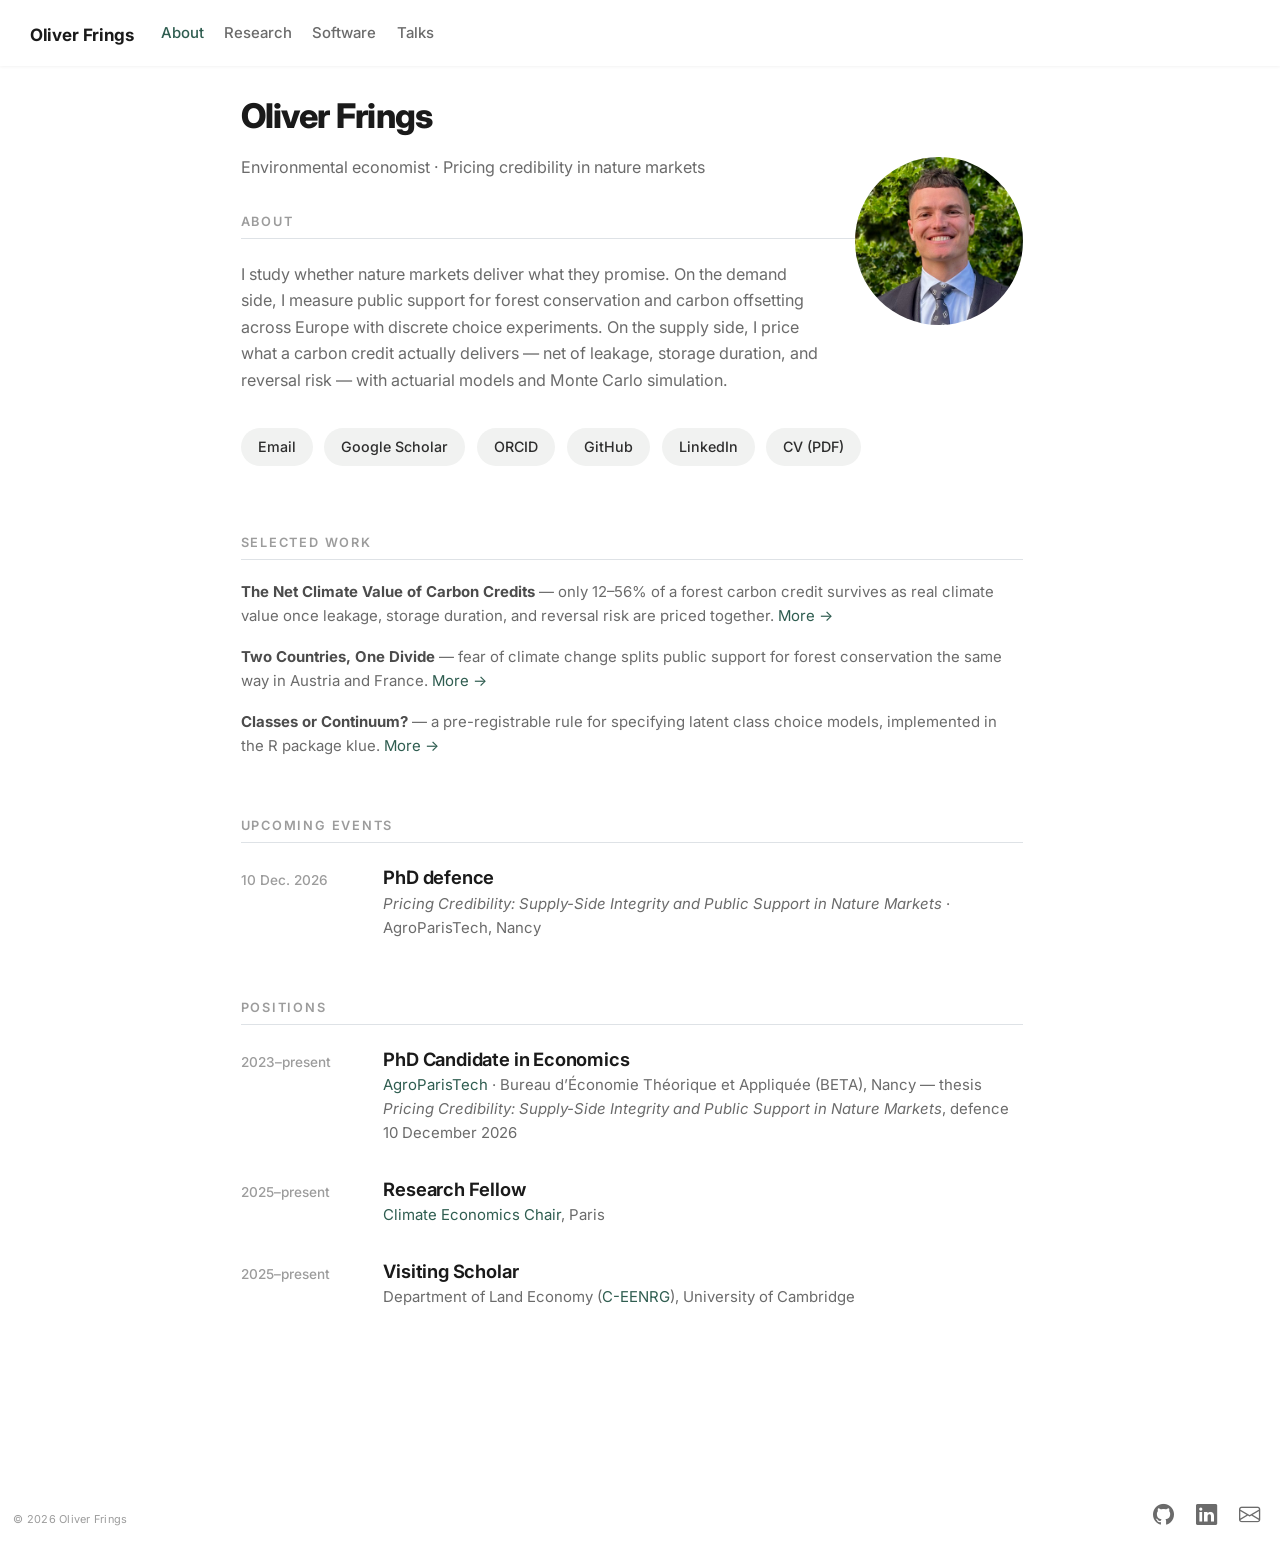
==== commit 6b6f6de4: "Add headshot to About page, link previews and JSON-LD Round 168px photo floated right of the intro (" ====
--- a/docs/index.html
+++ b/docs/index.html
@@ -40,7 +40,7 @@
 <link href="site_libs/quarto-html/quarto-syntax-highlighting-15634bcf2e68342d4ad2dfa704d543f6.css" rel="stylesheet" id="quarto-text-highlighting-styles">
 <script src="site_libs/bootstrap/bootstrap.min.js"></script>
 <link href="site_libs/bootstrap/bootstrap-icons.css" rel="stylesheet">
-<link href="site_libs/bootstrap/bootstrap-20a87c0b8e2a83ee37de077449a1e5b2.min.css" rel="stylesheet" append-hash="true" id="quarto-bootstrap" data-mode="light">
+<link href="site_libs/bootstrap/bootstrap-27bd8bb608dc427fdfa8d086161c85e0.min.css" rel="stylesheet" append-hash="true" id="quarto-bootstrap" data-mode="light">
 <script id="quarto-search-options" type="application/json">{
   "language": {
     "search-no-results-text": "No results",
@@ -66,6 +66,7 @@
   "@type": "Person",
   "name": "Oliver Frings",
   "url": "https://o-frings.github.io",
+  "image": "https://o-frings.github.io/assets/profile.jpg",
   "jobTitle": "PhD Candidate in Economics",
   "worksFor": [
     {"@type": "Organization", "name": "AgroParisTech"},
@@ -87,10 +88,14 @@
 
 <meta property="og:title" content="Oliver Frings">
 <meta property="og:description" content="Oliver Frings — PhD candidate in economics at AgroParisTech and the Climate Economics Chair, Paris. Carbon market integrity and public preferences for climate and forest policy.">
+<meta property="og:image" content="https://o-frings.github.io/assets/profile.jpg">
 <meta property="og:site_name" content="Oliver Frings">
+<meta property="og:image:alt" content="Oliver Frings">
 <meta name="twitter:title" content="Oliver Frings">
 <meta name="twitter:description" content="Oliver Frings — PhD candidate in economics at AgroParisTech and the Climate Economics Chair, Paris. Carbon market integrity and public preferences for climate and forest policy.">
+<meta name="twitter:image" content="https://o-frings.github.io/assets/profile.jpg">
 <meta name="twitter:card" content="summary">
+<meta name="twitter:image:alt" content="Oliver Frings">
 </head>
 
 <body class="nav-fixed fullcontent quarto-light">
@@ -164,8 +169,7 @@
 </header>
 
 
-<!-- TODO: when a headshot exists, add it as assets/profile.jpg and place
-     <img src="assets/profile.jpg" class="hero-photo"> floated right of the intro. -->
+<p><img src="assets/profile.jpg" class="hero-photo" alt="Oliver Frings" width="168" height="168"></p>
 <p><span class="lead-line">Environmental economist · Pricing credibility in nature markets</span></p>
 <section id="about" class="level2">
 <h2 class="anchored" data-anchor-id="about">About</h2>
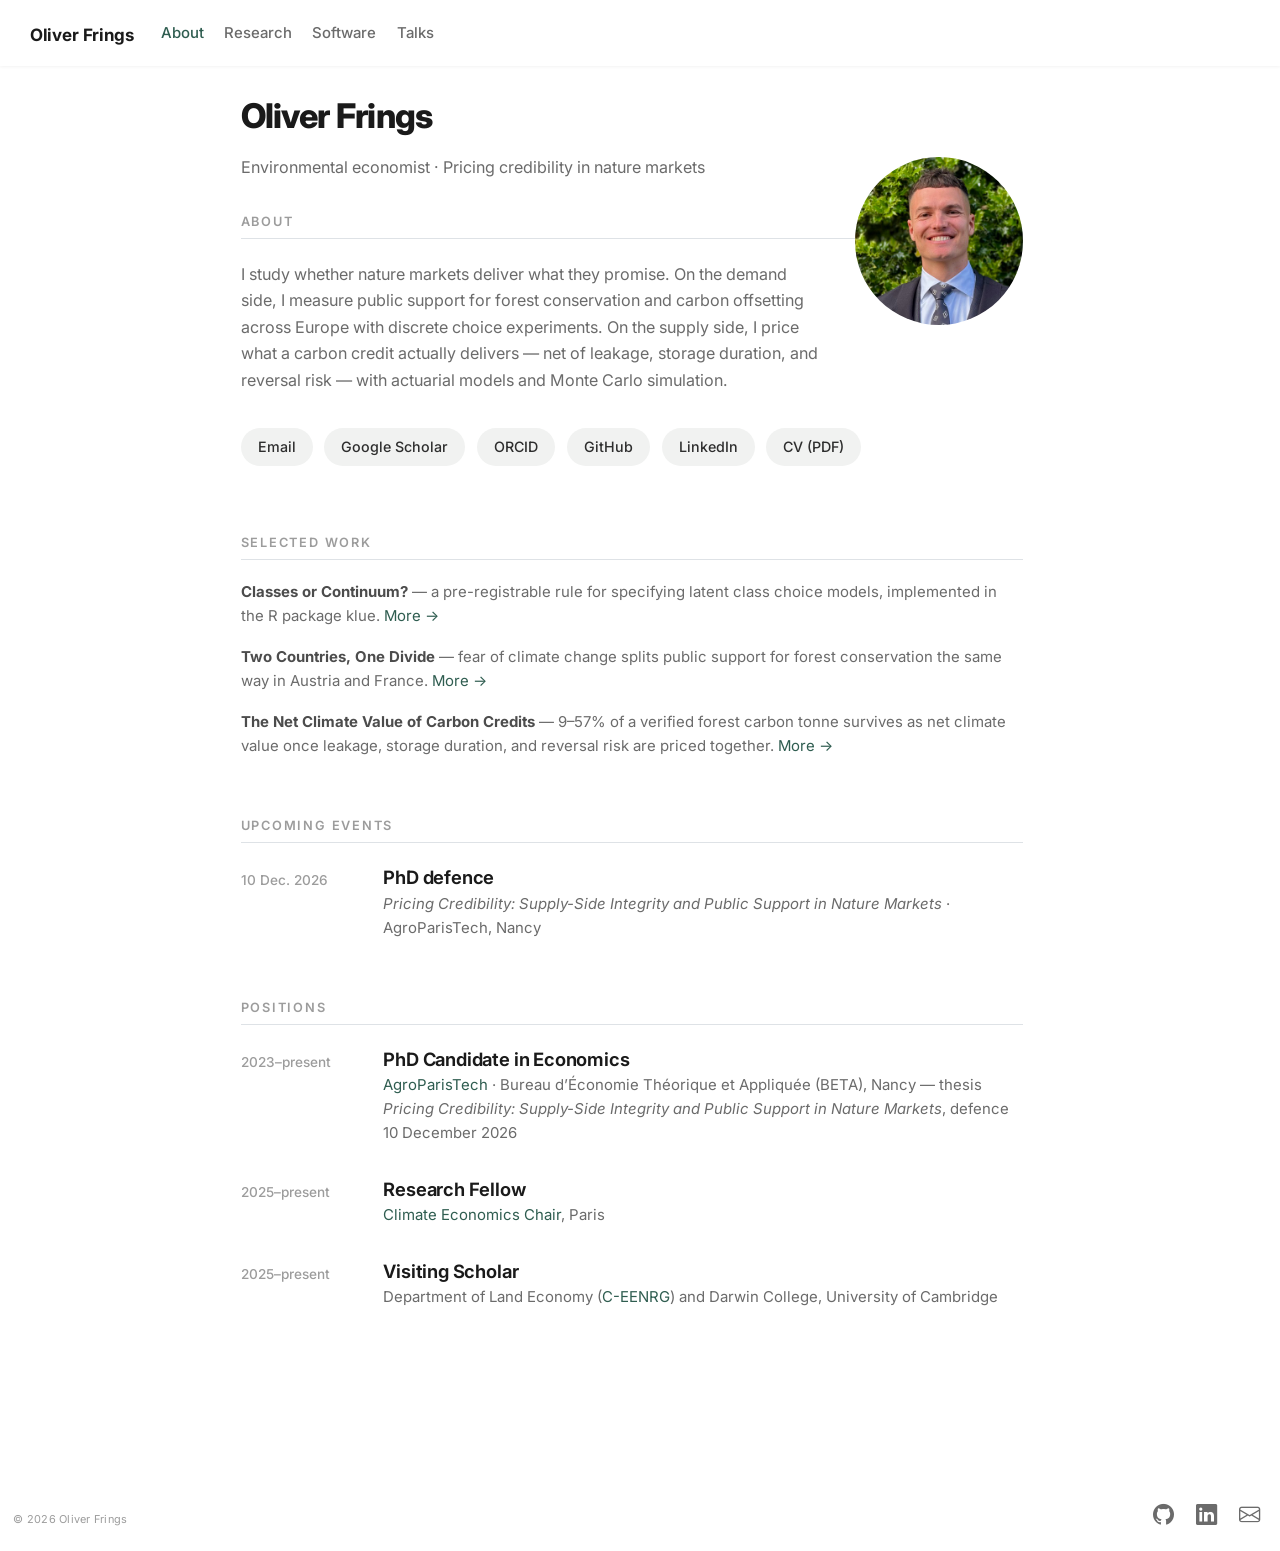
==== commit 466ef950: "Update site to the submitted thesis and current manuscripts - Research: Ch1, Ch3 and Ch4 abstracts c" ====
--- a/docs/index.html
+++ b/docs/index.html
@@ -73,7 +73,8 @@
     {"@type": "Organization", "name": "Climate Economics Chair"}
   ],
   "affiliation": [
-    {"@type": "Organization", "name": "University of Cambridge, Department of Land Economy"}
+    {"@type": "Organization", "name": "University of Cambridge, Department of Land Economy"},
+    {"@type": "Organization", "name": "University of Cambridge, Darwin College"}
   ],
   "email": "oliver.frings@ik.me",
   "sameAs": [
@@ -178,9 +179,9 @@
 </section>
 <section id="selected-work" class="level2">
 <h2 class="anchored" data-anchor-id="selected-work">Selected work</h2>
-<p><span class="meta"><strong>The Net Climate Value of Carbon Credits</strong> — only 12–56% of a forest carbon credit survives as real climate value once leakage, storage duration, and reversal risk are priced together. <a href="./research.html#net-climate-value">More →</a></span></p>
+<p><span class="meta"><strong>Classes or Continuum?</strong> — a pre-registrable rule for specifying latent class choice models, implemented in the R package klue. <a href="./research.html#classes-or-continuum">More →</a></span></p>
 <p><span class="meta"><strong>Two Countries, One Divide</strong> — fear of climate change splits public support for forest conservation the same way in Austria and France. <a href="./research.html#two-countries-one-divide">More →</a></span></p>
-<p><span class="meta"><strong>Classes or Continuum?</strong> — a pre-registrable rule for specifying latent class choice models, implemented in the R package klue. <a href="./research.html#classes-or-continuum">More →</a></span></p>
+<p><span class="meta"><strong>The Net Climate Value of Carbon Credits</strong> — 9–57% of a verified forest carbon tonne survives as net climate value once leakage, storage duration, and reversal risk are priced together. <a href="./research.html#net-climate-value">More →</a></span></p>
 </section>
 <section id="upcoming-events" class="level2">
 <h2 class="anchored" data-anchor-id="upcoming-events">Upcoming events</h2>
@@ -190,7 +191,7 @@
 <h2 class="anchored" data-anchor-id="positions">Positions</h2>
 <p><span class="when">2023–present</span> <span class="what">PhD Candidate in Economics</span> <span class="meta"><a href="https://www.agroparistech.fr/">AgroParisTech</a> · Bureau d’Économie Théorique et Appliquée (BETA), Nancy — thesis <em>Pricing Credibility: Supply-Side Integrity and Public Support in Nature Markets</em>, defence 10 December 2026</span></p>
 <p><span class="when">2025–present</span> <span class="what">Research Fellow</span> <span class="meta"><a href="https://www.chaireeconomieduclimat.org/en/">Climate Economics Chair</a>, Paris</span></p>
-<p><span class="when">2025–present</span> <span class="what">Visiting Scholar</span> <span class="meta">Department of Land Economy (<a href="https://www.ceenrg.landecon.cam.ac.uk/">C-EENRG</a>), University of Cambridge</span></p>
+<p><span class="when">2025–present</span> <span class="what">Visiting Scholar</span> <span class="meta">Department of Land Economy (<a href="https://www.ceenrg.landecon.cam.ac.uk/">C-EENRG</a>) and Darwin College, University of Cambridge</span></p>
 
 
 </section>
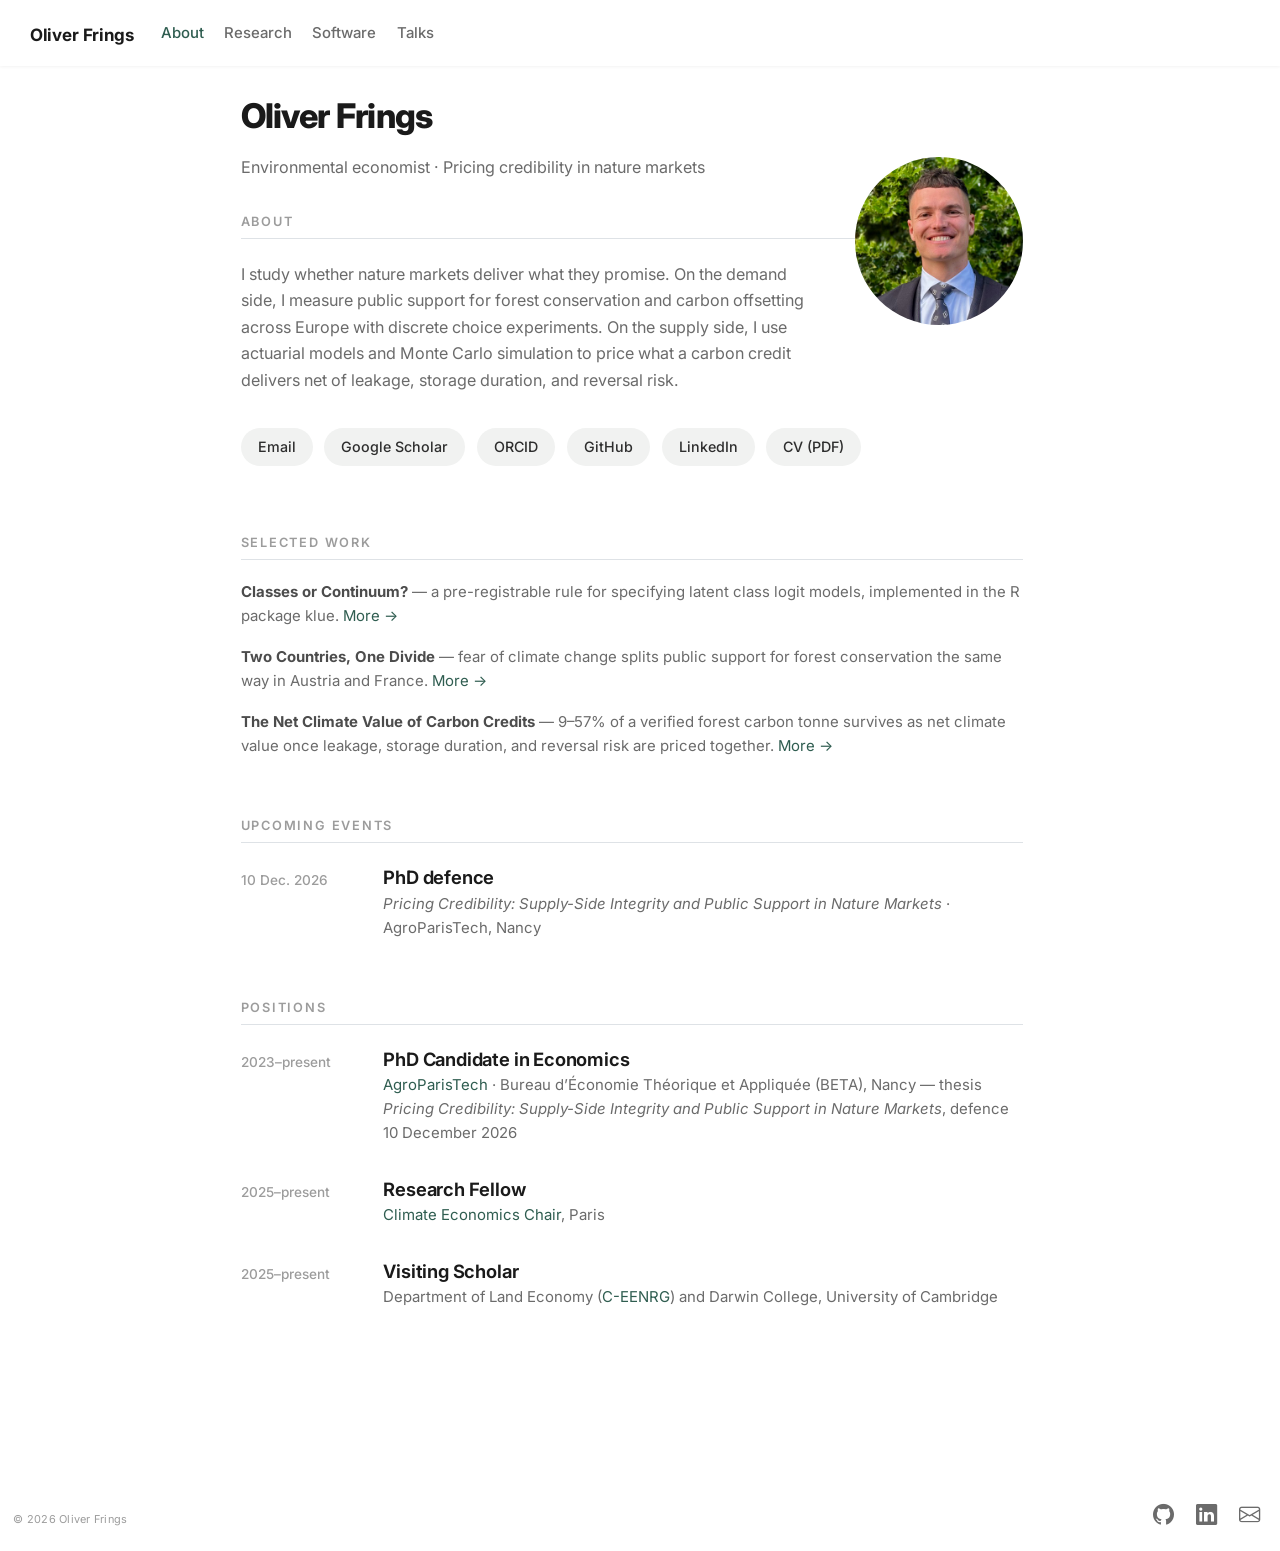
==== commit f815fb52: "Software page and About line: plain wording, facts checked against the apps - About: supply-side sen" ====
--- a/docs/index.html
+++ b/docs/index.html
@@ -174,12 +174,12 @@
 <p><span class="lead-line">Environmental economist · Pricing credibility in nature markets</span></p>
 <section id="about" class="level2">
 <h2 class="anchored" data-anchor-id="about">About</h2>
-<p><span class="lead-line">I study whether nature markets deliver what they promise. On the demand side, I measure public support for forest conservation and carbon offsetting across Europe with discrete choice experiments. On the supply side, I price what a carbon credit actually delivers — net of leakage, storage duration, and reversal risk — with actuarial models and Monte Carlo simulation.</span></p>
+<p><span class="lead-line">I study whether nature markets deliver what they promise. On the demand side, I measure public support for forest conservation and carbon offsetting across Europe with discrete choice experiments. On the supply side, I use actuarial models and Monte Carlo simulation to price what a carbon credit delivers net of leakage, storage duration, and reversal risk.</span></p>
 <p><a href="mailto:oliver.frings@ik.me" class="pill">Email</a> <a href="https://scholar.google.com/citations?user=DgFqKHYAAAAJ" class="pill">Google Scholar</a> <a href="https://orcid.org/0000-0003-2682-2304" class="pill">ORCID</a> <a href="https://github.com/o-frings" class="pill">GitHub</a> <a href="https://www.linkedin.com/in/oliver-frings-x161/" class="pill">LinkedIn</a> <a href="assets/CV_Oliver_Frings.pdf" class="pill">CV (PDF)</a></p>
 </section>
 <section id="selected-work" class="level2">
 <h2 class="anchored" data-anchor-id="selected-work">Selected work</h2>
-<p><span class="meta"><strong>Classes or Continuum?</strong> — a pre-registrable rule for specifying latent class choice models, implemented in the R package klue. <a href="./research.html#classes-or-continuum">More →</a></span></p>
+<p><span class="meta"><strong>Classes or Continuum?</strong> — a pre-registrable rule for specifying latent class logit models, implemented in the R package klue. <a href="./research.html#classes-or-continuum">More →</a></span></p>
 <p><span class="meta"><strong>Two Countries, One Divide</strong> — fear of climate change splits public support for forest conservation the same way in Austria and France. <a href="./research.html#two-countries-one-divide">More →</a></span></p>
 <p><span class="meta"><strong>The Net Climate Value of Carbon Credits</strong> — 9–57% of a verified forest carbon tonne survives as net climate value once leakage, storage duration, and reversal risk are priced together. <a href="./research.html#net-climate-value">More →</a></span></p>
 </section>
